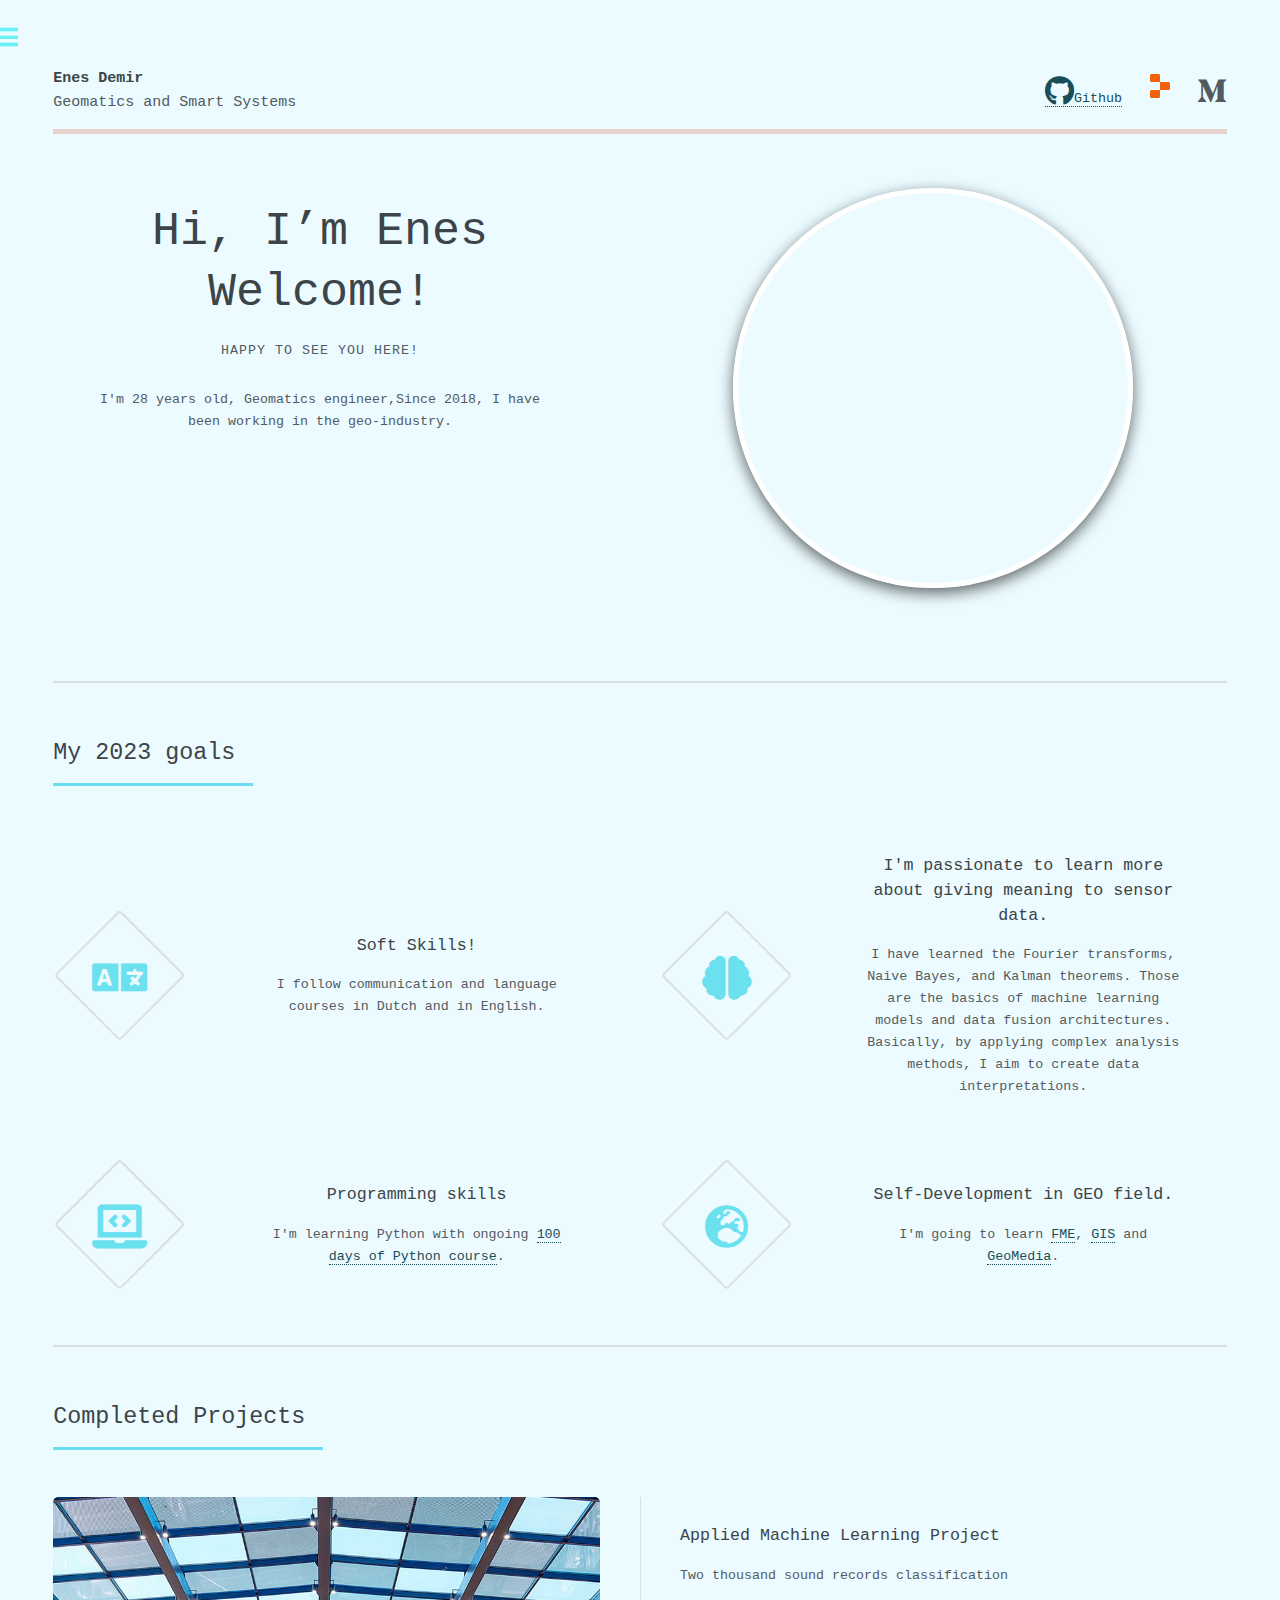
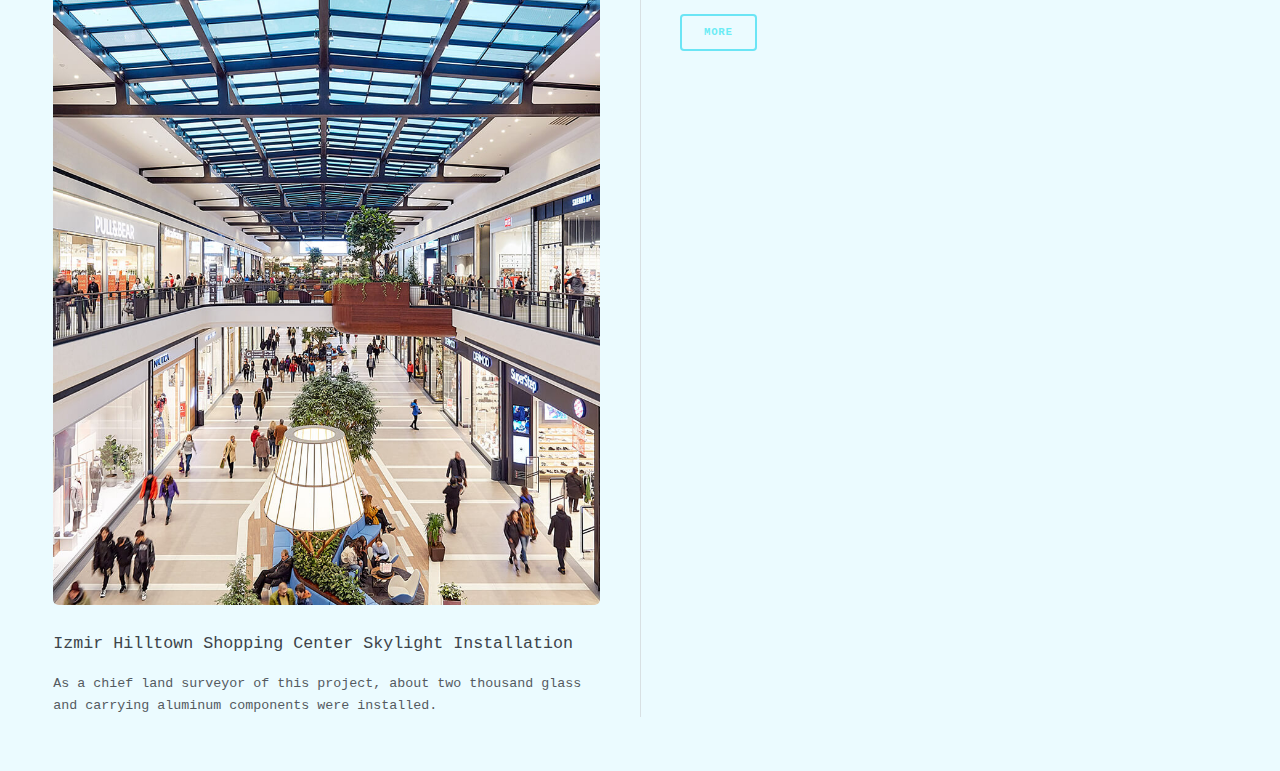
==== index.html @ de2cb39c "update" ====
<!DOCTYPE HTML>
<!--
	Editorial by HTML5 UP
	html5up.net | @ajlkn
	Free for personal and commercial use under the CCA 3.0 license (html5up.net/license)
-->
<html>

<head>
  <title>Hi! Welkom, Here you will find about me and my experiences about engineering!</title>
  <meta charset="utf-8" />
  <meta name="viewport" content="width=device-width, initial-scale=1, user-scalable=no" />


  <link rel="stylesheet" href="assets/css/main.css" />
</head>

<style>
  .contain {
    object-fit: contain;
  }
</style>

<body class="is-preload">

  <!-- Wrapper -->
  <div id="wrapper">

    <!-- Main -->
    <div id="main">
      <div class="inner">

        <!-- Header -->
        <header id="header">
          <!--tag-->
          <a href="index.html" class="logo"><strong>Enes Demir</strong> <br /> Geomatics and Smart Systems</a>
          <ul class="icons">
            <li><a href="https://github.com/medemir?tab=repositories"><span
                  class="icon brands fa-github">Github</span></a></li>

            <li><a href="https://replit.com/@medemir" class="icon brands fa-">
                <svg width="32" height="32" viewBox="0 0 32 32" fill="none" xmlns="http://www.w3.org/2000/svg">
                  <path
                    d="M7 5.5C7 4.67157 7.67157 4 8.5 4H15.5C16.3284 4 17 4.67157 17 5.5V12H8.5C7.67157 12 7 11.3284 7 10.5V5.5Z"
                    fill="#F26207"></path>
                  <path d="M17 12H25.5C26.3284 12 27 12.6716 27 13.5V18.5C27 19.3284 26.3284 20 25.5 20H17V12Z"
                    fill="#F26207"></path>
                  <path
                    d="M7 21.5C7 20.6716 7.67157 20 8.5 20H17V26.5C17 27.3284 16.3284 28 15.5 28H8.5C7.67157 28 7 27.3284 7 26.5V21.5Z"
                    fill="#F26207"></path>
                </svg>
                <span class="label">Replit</span></a></li>
            <li><a href="https://medium.com/@enesdemirpersonal" class="icon brands fa-medium-m"><span
                  class="label">Medium</span></a></li>
          </ul>
          <script data-name="BMC-Widget" data-cfasync="false"
            src="https://cdnjs.buymeacoffee.com/1.0.0/widget.prod.min.js" data-id="enesdemir"
            data-description="Support me on Buy me a coffee!" data-message="" data-color="#ff813f" data-position="Right"
            data-x_margin="18" data-y_margin="18"></script>
        </header>

        <!-- Banner -->
        <section id="banner">
          <div class="content">
            <header>
              <h1>Hi, I’m Enes<br />
                Welcome!</h1>
              <p>Happy to see you here!</p>
            </header>
            <p>I'm 28 years old, Geomatics engineer,Since 2018, I have been working in the geo-industry.</p>
            <!--             <ul class="actions">
              <li><a href="generic.html" class="button big">Learn More</a></li>
            </ul> -->
          </div>
          <span class="image object">
            <div class="container">
              <div class="avatar">
                <a href="https://medemir.github.io/">
                  <img class="contain"
                    src="https://storage.googleapis.com/replit/images/1670705470903_137d2cbfbb45a648022a39b98cf77415.png"
                    alt="Enes" style="width:400px;height:450px" />
                </a>
              </div>
              <div class="content">
                <!-- <img src="images/IMG_20190618_173501609.jpg" alt="" />-->
          </span>
        </section>

        <!-- Section -->
        <section>
          <header class="major">
            <h2>My 2023 goals</h2>
          </header>
          <div class="features">
            <article>
              <span class="icon solid fa-language"></span>
              <div class="content">
                <h3>Soft Skills!</h3>
                <p>I follow communication and language courses in Dutch and in English.</p>
              </div>
            </article>
            <article>
              <span class="icon solid fa-brain"></span>
              <div class="content">
                <h3>I'm passionate to learn more about giving meaning to sensor data.</h3>
                <p>I have learned the Fourier transforms, Naive Bayes, and Kalman theorems. Those are the basics of
                  machine learning models and data fusion architectures. Basically, by applying complex analysis
                  methods, I aim to create data interpretations.</p>
              </div>
            </article>
            <article>
              <span class="icon solid fa-laptop-code"></span>
              <div class="content">
                <h3>Programming skills</h3>
                <p>I'm learning Python with ongoing <a href="https://www.udemy.com/course/100-days-of-code/">100 days of
                    Python course</a>.</p>
              </div>
            </article>
            <article>
              <span class="icon solid fa-globe-europe"></span>
              <div class="content">
                <h3> Self-Development in GEO field.</h3>
                <p>I'm going to learn <a href="https://www.safe.com/training/recorded/">FME</a>, <a
                    href="https://www.esri.com/training/catalog/57630434851d31e02a43ef28/getting-started-with-gis/">GIS</a>
                  and <a href="https://share.vidyard.com/watch/uHNMR1cmG5SmqSqusKJvpz?">GeoMedia</a>.</p>
              </div>
            </article>
          </div>
        </section>

        <!-- Section -->
        <section>
          <header class="major">
            <h2>Completed Projects</h2>
          </header>
          <div class="posts">
            <article>
              <a href="#" class="image"><img src="images/roof.jpg" alt="" /></a>
              <h3>Izmir Hilltown Shopping Center Skylight Installation</h3>
              <p>As a chief land surveyor of this project, about two thousand glass and carrying aluminum components
                were installed.</p>
              <!--               <ul class="actions">
                <li><a href="#" class="button">More</a></li>
              </ul> -->
            </article>
            <article>
              <a href="#" class="image"><img src="images/learningmachine.jpg" alt="" /></a>
              <h3>Applied Machine Learning Project</h3>
              <p> Two thousand sound records classification</p>
              <ul class="actions">
                <li><a href="machine_learning.html" class="button">More</a></li>
              </ul>
            </article>
            <!--             <article>
              <a href="#" class="image"><img src="images/learningmachine.jpg" alt="" /></a>
              <h3>Applied Machine Learning Project</h3>
              <p> Two thousand sound records classification</p>
            
                        <<ul class="actions">
                <li><a href="#" class="button">More</a></li>
              </ul>
            </article> -->
          </div>
        </section>

      </div>
    </div>

    <!-- Sidebar -->

    <div id="sidebar">
      <div class="inner">

        <!-- Search -->
        <section id="search" class="alt">
          <form method="post" action="#">
            <input type="text" name="query" id="query" placeholder="Search" />
          </form>
          <script>
            const f = document.getElementById('form');
            const q = document.getElementById('query');
            const google = 'https://www.google.com/search?q=site%3A+';
            const site = 'https://medemir.github.io/';

            function submitted(event) {
              event.preventDefault();
              const url = google + site + '+' + q.value;
              const win = window.open(url, '_blank');
              win.focus();
            }

            f.addEventListener('submit', submitted);
          </script>
        </section>

        <!-- Menu -->
        <nav id="menu">
          <header class="major">
            <h2>Menu</h2>
          </header>
          <ul>
            <!--             <li><a href="index.html">Homepage</a></li> -->
            <!--             <li><a href="generic.html">Generic</a></li> -->
            <!--             <li><a href="enes.html">Trial Page</a></li> -->
            <li>
              <span class="opener">Readings</span>
              <ul>
                <li><a href="geoai.html">My Notes from GeoAI Paper</a></li>

                <!--                 <li><a href="#">Goals</a></li>
                <li><a href="#">Math Projects</a></li>
                <li><a href="#">Creativity</a></li> -->
              </ul>
            </li>
            <li>
              <span class="opener">Recommended Videos</span>
              <ul>
                <li><a href="https://www.youtube.com/watch?v=X8FGbZdJ7HU"></a>1. Meeting with students by Yann LeCun and
                  Demis Hassabis</li>

                <!--                 <li><a href="#">Goals</a></li>
                <li><a href="#">Math Projects</a></li>
                <li><a href="#">Creativity</a></li> -->
              </ul>
            </li>

            <!--             <li><a href="#">Experience</a></li>
            <li><a href="#">Education</a></li>
            <li>
              <span class="opener">Completed MSc Smart Systems Projects</span>
              <ul>
                <li><a href="#">2000 sounds classification</a></li>
                <li><a href="#">Indoor Navigation</a></li>
                <li><a href="#">Elderly People Tracking with Sensors</a></li>
                <li><a href="#">Smart Traffic Control System</a></li>
                <li><a href="#">ESKA smart cartboard project</a></li>
              </ul>
            </li> -->
            <!--             <li><a href="#">Who I'm?</a></li>
            <li><a href="#">Why I love science?</a></li>
            <li><a href="#">Why I published this website?</a></li> -->
          </ul>
        </nav>

        <!-- Section -->
        <section>
          <header class="major">
            <h2>Information Center</h2>
          </header>
          <div class="mini-posts">
            <article>
              <a href="https://medemir.github.io/geoai.html#:~:text=and%20geomatics%20data%3F-,What%20is%20Geomatics%3F,-Geomatics%20is%20a"
                class="image"><img src="images/thisisengineering-raeng-mWc8xsxFCLc-unsplash.jpg" alt="" /></a>
              <p>What is Geomatics Engineering?</p>
            </article>
            <!--                     <article>
                      <a href="#" class="image"><img src="images/pic08.jpg" alt="" /></a>
                      <p>Aenean ornare velit lacus, ac varius enim lorem ullamcorper dolore aliquam.</p>
                    </article>
                    <article>
                      <a href="#" class="image"><img src="images/pic09.jpg" alt="" /></a>
                      <p>Aenean ornare velit lacus, ac varius enim lorem ullamcorper dolore aliquam.</p>
                    </article>
                  </div>
                  <ul class="actions">
                    <li><a href="#" class="button">More</a></li>
                  </ul> -->
        </section>

        <!-- Section -->
        <section>
          <header class="major">
            <h2>Get in touch</h2>
          </header>
          <p>If you have any questions, please don't hesitate to get contact with me! </p>
          <ul class="contact">
            <li class="icon solid fa-envelope"><a
                href="mailto:enesdemirpersonal@gmail.com">enesdemirpersonal@gmail.com</a></li>
            <li class="icon solid fa-phone"><a href="tel:+31686199427">(+31) 686199427</a></li>
            <li class="icon solid fa-home">9468EM Annen / Drenthe <br />
            </li>
          </ul>
        </section>

        <!-- Footer -->
        <footer id="footer">
          <p class="copyright">&copy; 2022 enesdemir. All rights reserved. Images: <a
              href="https://unsplash.com">Unsplash</a>.
        </footer>

      </div>
    </div>

    <!-- Scripts -->
    <script src="assets/js/jquery.min.js"></script>
    <script src="assets/js/browser.min.js"></script>
    <script src="assets/js/breakpoints.min.js"></script>
    <script src="assets/js/util.js"></script>
    <script src="assets/js/main.js"></script>
    <script> $(function () {$('#sidebar').css('display', 'block');
    // or $('#id_of_your_sidebar').show(); 
});
</script>

</body>

</html>
---- assets/css/main.css ----
@import url(fontawesome-all.min.css);
@import url("https://fonts.googleapis.com/css?family=Open+Sans:400,600,400italic,600italic|Roboto+Slab:400,700");
/*
	Editorial by HTML5 UP
	html5up.net | @ajlkn
	Free for personal and commercial use under the CCA 3.0 license (html5up.net/license)
*/
html, body, div, span, applet, object,
iframe, h1, h2, h3, h4, h5, h6, p, blockquote,
pre, a, abbr, acronym, address, big, cite,
code, del, dfn, em, img, ins, kbd, q, s, samp,
small, strike, strong, sub, sup, tt, var, b,
u, i, center, dl, dt, dd, ol, ul, li, fieldset,
form, label, legend, table, caption, tbody,
tfoot, thead, tr, th, td, article, aside,
canvas, details, embed, figure, figcaption,
footer, header, hgroup, menu, nav, output, ruby,
section, summary, time, mark, audio, video {
  margin: 0;
  padding: 0;
  border: 0;
  font-size: 100%;
  font: inherit;
  vertical-align: baseline; }

article, aside, details, figcaption, figure,
footer, header, hgroup, menu, nav, section {
  display: block; }

body {
  line-height: 1; }

ol, ul {
  list-style: none; }

blockquote, q {
  quotes: none; }
  blockquote:before, blockquote:after, q:before, q:after {
    content: '';
    content: none; }

table {
  border-collapse: collapse;
  border-spacing: 0; }

body {
  -webkit-text-size-adjust: none; }

mark {
  background-color: transparent;
  color: inherit; }

input::-moz-focus-inner {
  border: 0;
  padding: 0; }

input, select, textarea {
  -moz-appearance: none;
  -webkit-appearance: none;
  -ms-appearance: none;
  appearance: none; }

/* Basic */
@-ms-viewport {
  width: device-width; }

body {
  -ms-overflow-style: scrollbar; }

@media screen and (max-width: 480px) {
  html, body {
    min-width: 320px; } }

html {
  box-sizing: border-box; }

*, *:before, *:after {
  box-sizing: inherit; }

body {
  background: #ebfbff; }
  body.is-preload *, body.is-preload *:before, body.is-preload *:after, body.is-resizing *, body.is-resizing *:before, body.is-resizing *:after {
    -moz-animation: none !important;
    -webkit-animation: none !important;
    -ms-animation: none !important;
    animation: none !important;
    -moz-transition: none !important;
    -webkit-transition: none !important;
    -ms-transition: none !important;
    transition: none !important; }

/* Type */
body, input, select, textarea {
  color: #545a5f;
  font-family: "Lucida Console", "Courier New", monospace;
  font-size: 13pt;
  font-weight: 400;
  line-height: 1.65; }
  @media screen and (max-width: 1680px) {
    body, input, select, textarea {
      font-size: 11pt; } }
  @media screen and (max-width: 1280px) {
    body, input, select, textarea {
      font-size: 10pt; } }
  @media screen and (max-width: 360px) {
    body, input, select, textarea {
      font-size: 9pt; } }

a {
  -moz-transition: color 0.2s ease-in-out, border-bottom-color 0.2s ease-in-out;
  -webkit-transition: color 0.2s ease-in-out, border-bottom-color 0.2s ease-in-out;
  -ms-transition: color 0.2s ease-in-out, border-bottom-color 0.2s ease-in-out;
  transition: color 0.2s ease-in-out, border-bottom-color 0.2s ease-in-out;
  border-bottom: dotted 1px;
  color: #194d58;
  text-decoration: none; }
  a:hover {
    border-bottom-color: #6eeff2;
    color: #67f1f4 !important; }
    a:hover strong {
      color: inherit; }

strong, b {
  color: #3c4548;
  font-weight: 600; }

em, i {
  font-style: italic; }

p {
  margin: 0 0 2em 0; }

h1, h2, h3, h4, h5, h6 {
  color: #3d4449;
  font-family: "Lucida Console", "Courier New", monospace;
  font-weight: 500;
  line-height: 1.5;
  margin: 0 0 1em 0; }
  h1 a, h2 a, h3 a, h4 a, h5 a, h6 a {
    color: inherit;
    text-decoration: none;
    border-bottom: 0; }

h1 {
  font-size: 4em;
  margin: 0 0 0.5em 0;
  line-height: 1.3; }

h2 {
  font-size: 1.75em; }

h3 {
  font-size: 1.25em; }

h4 {
  font-size: 1.1em; }

h5 {
  font-size: 0.9em; }

h6 {
  font-size: 0.7em; }

@media screen and (max-width: 1680px) {
  h1 {
    font-size: 3.5em; } }

@media screen and (max-width: 980px) {
  h1 {
    font-size: 3.25em; } }

@media screen and (max-width: 736px) {
  h1 {
    font-size: 2em;
    line-height: 1.4; }
  h2 {
    font-size: 1.5em; } }

sub {
  font-size: 0.8em;
  position: relative;
  top: 0.5em; }

sup {
  font-size: 0.8em;
  position: relative;
  top: -0.5em; }

blockquote {
  border-left: solid 3px rgba(210, 215, 217, 0.75);
  font-style: italic;
  margin: 0 0 2em 0;
  padding: 0.5em 0 0.5em 2em; }

code {
  background: rgba(230, 235, 237, 0.25);
  border-radius: 0.375em;
  border: solid 1px rgba(210, 215, 217, 0.75);
  font-family: "Lucida Console", "Courier New", monospace;
  font-size: 0.9em;
  margin: 0 0.25em;
  padding: 0.25em 0.65em; }

pre {
  -webkit-overflow-scrolling: touch;
  font-family: "Lucida Console", "Courier New", monospace;
  font-size: 0.9em;
  margin: 0 0 2em 0; }
  pre code {
    display: block;
    line-height: 1.75;
    padding: 1em 1.5em;
    overflow-x: auto; }

hr {
  border: 0;
  border-bottom: solid 1px rgba(210, 215, 217, 0.75);
  margin: 2em 0; }
  hr.major {
    margin: 3em 0; }

.align-left {
  text-align: left; }

.align-center {
  text-align: center; }

.align-right {
  text-align: right; }

/* Row */
.row {
  display: flex;
  flex-wrap: wrap;
  box-sizing: border-box;
  align-items: stretch; }
  .row > * {
    box-sizing: border-box; }
  .row.gtr-uniform > * > :last-child {
    margin-bottom: 0; }
  .row.aln-left {
    justify-content: flex-start; }
  .row.aln-center {
    justify-content: center; }
  .row.aln-right {
    justify-content: flex-end; }
  .row.aln-top {
    align-items: flex-start; }
  .row.aln-middle {
    align-items: center; }
  .row.aln-bottom {
    align-items: flex-end; }
  .row > .imp {
    order: -1; }
  .row > .col-1 {
    width: 8.33333%; }
  .row > .off-1 {
    margin-left: 8.33333%; }
  .row > .col-2 {
    width: 16.66667%; }
  .row > .off-2 {
    margin-left: 16.66667%; }
  .row > .col-3 {
    width: 25%; }
  .row > .off-3 {
    margin-left: 25%; }
  .row > .col-4 {
    width: 33.33333%; }
  .row > .off-4 {
    margin-left: 33.33333%; }
  .row > .col-5 {
    width: 41.66667%; }
  .row > .off-5 {
    margin-left: 41.66667%; }
  .row > .col-6 {
    width: 50%; }
  .row > .off-6 {
    margin-left: 50%; }
  .row > .col-7 {
    width: 58.33333%; }
  .row > .off-7 {
    margin-left: 58.33333%; }
  .row > .col-8 {
    width: 66.66667%; }
  .row > .off-8 {
    margin-left: 66.66667%; }
  .row > .col-9 {
    width: 75%; }
  .row > .off-9 {
    margin-left: 75%; }
  .row > .col-10 {
    width: 83.33333%; }
  .row > .off-10 {
    margin-left: 83.33333%; }
  .row > .col-11 {
    width: 91.66667%; }
  .row > .off-11 {
    margin-left: 91.66667%; }
  .row > .col-12 {
    width: 100%; }
  .row > .off-12 {
    margin-left: 100%; }
  .row.gtr-0 {
    margin-top: 0;
    margin-left: 0em; }
    .row.gtr-0 > * {
      padding: 0 0 0 0em; }
    .row.gtr-0.gtr-uniform {
      margin-top: 0em; }
      .row.gtr-0.gtr-uniform > * {
        padding-top: 0em; }
  .row.gtr-25 {
    margin-top: 0;
    margin-left: -0.375em; }
    .row.gtr-25 > * {
      padding: 0 0 0 0.375em; }
    .row.gtr-25.gtr-uniform {
      margin-top: -0.375em; }
      .row.gtr-25.gtr-uniform > * {
        padding-top: 0.375em; }
  .row.gtr-50 {
    margin-top: 0;
    margin-left: -0.75em; }
    .row.gtr-50 > * {
      padding: 0 0 0 0.75em; }
    .row.gtr-50.gtr-uniform {
      margin-top: -0.75em; }
      .row.gtr-50.gtr-uniform > * {
        padding-top: 0.75em; }
  .row {
    margin-top: 0;
    margin-left: -1.5em; }
    .row > * {
      padding: 0 0 0 1.5em; }
    .row.gtr-uniform {
      margin-top: -1.5em; }
      .row.gtr-uniform > * {
        padding-top: 1.5em; }
  .row.gtr-150 {
    margin-top: 0;
    margin-left: -2.25em; }
    .row.gtr-150 > * {
      padding: 0 0 0 2.25em; }
    .row.gtr-150.gtr-uniform {
      margin-top: -2.25em; }
      .row.gtr-150.gtr-uniform > * {
        padding-top: 2.25em; }
  .row.gtr-200 {
    margin-top: 0;
    margin-left: -3em; }
    .row.gtr-200 > * {
      padding: 0 0 0 3em; }
    .row.gtr-200.gtr-uniform {
      margin-top: -3em; }
      .row.gtr-200.gtr-uniform > * {
        padding-top: 3em; }
  @media screen and (max-width: 1680px) {
    .row {
      display: flex;
      flex-wrap: wrap;
      box-sizing: border-box;
      align-items: stretch; }
      .row > * {
        box-sizing: border-box; }
      .row.gtr-uniform > * > :last-child {
        margin-bottom: 0; }
      .row.aln-left {
        justify-content: flex-start; }
      .row.aln-center {
        justify-content: center; }
      .row.aln-right {
        justify-content: flex-end; }
      .row.aln-top {
        align-items: flex-start; }
      .row.aln-middle {
        align-items: center; }
      .row.aln-bottom {
        align-items: flex-end; }
      .row > .imp-xlarge {
        order: -1; }
      .row > .col-1-xlarge {
        width: 8.33333%; }
      .row > .off-1-xlarge {
        margin-left: 8.33333%; }
      .row > .col-2-xlarge {
        width: 16.66667%; }
      .row > .off-2-xlarge {
        margin-left: 16.66667%; }
      .row > .col-3-xlarge {
        width: 25%; }
      .row > .off-3-xlarge {
        margin-left: 25%; }
      .row > .col-4-xlarge {
        width: 33.33333%; }
      .row > .off-4-xlarge {
        margin-left: 33.33333%; }
      .row > .col-5-xlarge {
        width: 41.66667%; }
      .row > .off-5-xlarge {
        margin-left: 41.66667%; }
      .row > .col-6-xlarge {
        width: 50%; }
      .row > .off-6-xlarge {
        margin-left: 50%; }
      .row > .col-7-xlarge {
        width: 58.33333%; }
      .row > .off-7-xlarge {
        margin-left: 58.33333%; }
      .row > .col-8-xlarge {
        width: 66.66667%; }
      .row > .off-8-xlarge {
        margin-left: 66.66667%; }
      .row > .col-9-xlarge {
        width: 75%; }
      .row > .off-9-xlarge {
        margin-left: 75%; }
      .row > .col-10-xlarge {
        width: 83.33333%; }
      .row > .off-10-xlarge {
        margin-left: 83.33333%; }
      .row > .col-11-xlarge {
        width: 91.66667%; }
      .row > .off-11-xlarge {
        margin-left: 91.66667%; }
      .row > .col-12-xlarge {
        width: 100%; }
      .row > .off-12-xlarge {
        margin-left: 100%; }
      .row.gtr-0 {
        margin-top: 0;
        margin-left: 0em; }
        .row.gtr-0 > * {
          padding: 0 0 0 0em; }
        .row.gtr-0.gtr-uniform {
          margin-top: 0em; }
          .row.gtr-0.gtr-uniform > * {
            padding-top: 0em; }
      .row.gtr-25 {
        margin-top: 0;
        margin-left: -0.375em; }
        .row.gtr-25 > * {
          padding: 0 0 0 0.375em; }
        .row.gtr-25.gtr-uniform {
          margin-top: -0.375em; }
          .row.gtr-25.gtr-uniform > * {
            padding-top: 0.375em; }
      .row.gtr-50 {
        margin-top: 0;
        margin-left: -0.75em; }
        .row.gtr-50 > * {
          padding: 0 0 0 0.75em; }
        .row.gtr-50.gtr-uniform {
          margin-top: -0.75em; }
          .row.gtr-50.gtr-uniform > * {
            padding-top: 0.75em; }
      .row {
        margin-top: 0;
        margin-left: -1.5em; }
        .row > * {
          padding: 0 0 0 1.5em; }
        .row.gtr-uniform {
          margin-top: -1.5em; }
          .row.gtr-uniform > * {
            padding-top: 1.5em; }
      .row.gtr-150 {
        margin-top: 0;
        margin-left: -2.25em; }
        .row.gtr-150 > * {
          padding: 0 0 0 2.25em; }
        .row.gtr-150.gtr-uniform {
          margin-top: -2.25em; }
          .row.gtr-150.gtr-uniform > * {
            padding-top: 2.25em; }
      .row.gtr-200 {
        margin-top: 0;
        margin-left: -3em; }
        .row.gtr-200 > * {
          padding: 0 0 0 3em; }
        .row.gtr-200.gtr-uniform {
          margin-top: -3em; }
          .row.gtr-200.gtr-uniform > * {
            padding-top: 3em; } }
  @media screen and (max-width: 1280px) {
    .row {
      display: flex;
      flex-wrap: wrap;
      box-sizing: border-box;
      align-items: stretch; }
      .row > * {
        box-sizing: border-box; }
      .row.gtr-uniform > * > :last-child {
        margin-bottom: 0; }
      .row.aln-left {
        justify-content: flex-start; }
      .row.aln-center {
        justify-content: center; }
      .row.aln-right {
        justify-content: flex-end; }
      .row.aln-top {
        align-items: flex-start; }
      .row.aln-middle {
        align-items: center; }
      .row.aln-bottom {
        align-items: flex-end; }
      .row > .imp-large {
        order: -1; }
      .row > .col-1-large {
        width: 8.33333%; }
      .row > .off-1-large {
        margin-left: 8.33333%; }
      .row > .col-2-large {
        width: 16.66667%; }
      .row > .off-2-large {
        margin-left: 16.66667%; }
      .row > .col-3-large {
        width: 25%; }
      .row > .off-3-large {
        margin-left: 25%; }
      .row > .col-4-large {
        width: 33.33333%; }
      .row > .off-4-large {
        margin-left: 33.33333%; }
      .row > .col-5-large {
        width: 41.66667%; }
      .row > .off-5-large {
        margin-left: 41.66667%; }
      .row > .col-6-large {
        width: 50%; }
      .row > .off-6-large {
        margin-left: 50%; }
      .row > .col-7-large {
        width: 58.33333%; }
      .row > .off-7-large {
        margin-left: 58.33333%; }
      .row > .col-8-large {
        width: 66.66667%; }
      .row > .off-8-large {
        margin-left: 66.66667%; }
      .row > .col-9-large {
        width: 75%; }
      .row > .off-9-large {
        margin-left: 75%; }
      .row > .col-10-large {
        width: 83.33333%; }
      .row > .off-10-large {
        margin-left: 83.33333%; }
      .row > .col-11-large {
        width: 91.66667%; }
      .row > .off-11-large {
        margin-left: 91.66667%; }
      .row > .col-12-large {
        width: 100%; }
      .row > .off-12-large {
        margin-left: 100%; }
      .row.gtr-0 {
        margin-top: 0;
        margin-left: 0em; }
        .row.gtr-0 > * {
          padding: 0 0 0 0em; }
        .row.gtr-0.gtr-uniform {
          margin-top: 0em; }
          .row.gtr-0.gtr-uniform > * {
            padding-top: 0em; }
      .row.gtr-25 {
        margin-top: 0;
        margin-left: -0.375em; }
        .row.gtr-25 > * {
          padding: 0 0 0 0.375em; }
        .row.gtr-25.gtr-uniform {
          margin-top: -0.375em; }
          .row.gtr-25.gtr-uniform > * {
            padding-top: 0.375em; }
      .row.gtr-50 {
        margin-top: 0;
        margin-left: -0.75em; }
        .row.gtr-50 > * {
          padding: 0 0 0 0.75em; }
        .row.gtr-50.gtr-uniform {
          margin-top: -0.75em; }
          .row.gtr-50.gtr-uniform > * {
            padding-top: 0.75em; }
      .row {
        margin-top: 0;
        margin-left: -1.5em; }
        .row > * {
          padding: 0 0 0 1.5em; }
        .row.gtr-uniform {
          margin-top: -1.5em; }
          .row.gtr-uniform > * {
            padding-top: 1.5em; }
      .row.gtr-150 {
        margin-top: 0;
        margin-left: -2.25em; }
        .row.gtr-150 > * {
          padding: 0 0 0 2.25em; }
        .row.gtr-150.gtr-uniform {
          margin-top: -2.25em; }
          .row.gtr-150.gtr-uniform > * {
            padding-top: 2.25em; }
      .row.gtr-200 {
        margin-top: 0;
        margin-left: -3em; }
        .row.gtr-200 > * {
          padding: 0 0 0 3em; }
        .row.gtr-200.gtr-uniform {
          margin-top: -3em; }
          .row.gtr-200.gtr-uniform > * {
            padding-top: 3em; } }
  @media screen and (max-width: 980px) {
    .row {
      display: flex;
      flex-wrap: wrap;
      box-sizing: border-box;
      align-items: stretch; }
      .row > * {
        box-sizing: border-box; }
      .row.gtr-uniform > * > :last-child {
        margin-bottom: 0; }
      .row.aln-left {
        justify-content: flex-start; }
      .row.aln-center {
        justify-content: center; }
      .row.aln-right {
        justify-content: flex-end; }
      .row.aln-top {
        align-items: flex-start; }
      .row.aln-middle {
        align-items: center; }
      .row.aln-bottom {
        align-items: flex-end; }
      .row > .imp-medium {
        order: -1; }
      .row > .col-1-medium {
        width: 8.33333%; }
      .row > .off-1-medium {
        margin-left: 8.33333%; }
      .row > .col-2-medium {
        width: 16.66667%; }
      .row > .off-2-medium {
        margin-left: 16.66667%; }
      .row > .col-3-medium {
        width: 25%; }
      .row > .off-3-medium {
        margin-left: 25%; }
      .row > .col-4-medium {
        width: 33.33333%; }
      .row > .off-4-medium {
        margin-left: 33.33333%; }
      .row > .col-5-medium {
        width: 41.66667%; }
      .row > .off-5-medium {
        margin-left: 41.66667%; }
      .row > .col-6-medium {
        width: 50%; }
      .row > .off-6-medium {
        margin-left: 50%; }
      .row > .col-7-medium {
        width: 58.33333%; }
      .row > .off-7-medium {
        margin-left: 58.33333%; }
      .row > .col-8-medium {
        width: 66.66667%; }
      .row > .off-8-medium {
        margin-left: 66.66667%; }
      .row > .col-9-medium {
        width: 75%; }
      .row > .off-9-medium {
        margin-left: 75%; }
      .row > .col-10-medium {
        width: 83.33333%; }
      .row > .off-10-medium {
        margin-left: 83.33333%; }
      .row > .col-11-medium {
        width: 91.66667%; }
      .row > .off-11-medium {
        margin-left: 91.66667%; }
      .row > .col-12-medium {
        width: 100%; }
      .row > .off-12-medium {
        margin-left: 100%; }
      .row.gtr-0 {
        margin-top: 0;
        margin-left: 0em; }
        .row.gtr-0 > * {
          padding: 0 0 0 0em; }
        .row.gtr-0.gtr-uniform {
          margin-top: 0em; }
          .row.gtr-0.gtr-uniform > * {
            padding-top: 0em; }
      .row.gtr-25 {
        margin-top: 0;
        margin-left: -0.375em; }
        .row.gtr-25 > * {
          padding: 0 0 0 0.375em; }
        .row.gtr-25.gtr-uniform {
          margin-top: -0.375em; }
          .row.gtr-25.gtr-uniform > * {
            padding-top: 0.375em; }
      .row.gtr-50 {
        margin-top: 0;
        margin-left: -0.75em; }
        .row.gtr-50 > * {
          padding: 0 0 0 0.75em; }
        .row.gtr-50.gtr-uniform {
          margin-top: -0.75em; }
          .row.gtr-50.gtr-uniform > * {
            padding-top: 0.75em; }
      .row {
        margin-top: 0;
        margin-left: -1.5em; }
        .row > * {
          padding: 0 0 0 1.5em; }
        .row.gtr-uniform {
          margin-top: -1.5em; }
          .row.gtr-uniform > * {
            padding-top: 1.5em; }
      .row.gtr-150 {
        margin-top: 0;
        margin-left: -2.25em; }
        .row.gtr-150 > * {
          padding: 0 0 0 2.25em; }
        .row.gtr-150.gtr-uniform {
          margin-top: -2.25em; }
          .row.gtr-150.gtr-uniform > * {
            padding-top: 2.25em; }
      .row.gtr-200 {
        margin-top: 0;
        margin-left: -3em; }
        .row.gtr-200 > * {
          padding: 0 0 0 3em; }
        .row.gtr-200.gtr-uniform {
          margin-top: -3em; }
          .row.gtr-200.gtr-uniform > * {
            padding-top: 3em; } }
  @media screen and (max-width: 736px) {
    .row {
      display: flex;
      flex-wrap: wrap;
      box-sizing: border-box;
      align-items: stretch; }
      .row > * {
        box-sizing: border-box; }
      .row.gtr-uniform > * > :last-child {
        margin-bottom: 0; }
      .row.aln-left {
        justify-content: flex-start; }
      .row.aln-center {
        justify-content: center; }
      .row.aln-right {
        justify-content: flex-end; }
      .row.aln-top {
        align-items: flex-start; }
      .row.aln-middle {
        align-items: center; }
      .row.aln-bottom {
        align-items: flex-end; }
      .row > .imp-small {
        order: -1; }
      .row > .col-1-small {
        width: 8.33333%; }
      .row > .off-1-small {
        margin-left: 8.33333%; }
      .row > .col-2-small {
        width: 16.66667%; }
      .row > .off-2-small {
        margin-left: 16.66667%; }
      .row > .col-3-small {
        width: 25%; }
      .row > .off-3-small {
        margin-left: 25%; }
      .row > .col-4-small {
        width: 33.33333%; }
      .row > .off-4-small {
        margin-left: 33.33333%; }
      .row > .col-5-small {
        width: 41.66667%; }
      .row > .off-5-small {
        margin-left: 41.66667%; }
      .row > .col-6-small {
        width: 50%; }
      .row > .off-6-small {
        margin-left: 50%; }
      .row > .col-7-small {
        width: 58.33333%; }
      .row > .off-7-small {
        margin-left: 58.33333%; }
      .row > .col-8-small {
        width: 66.66667%; }
      .row > .off-8-small {
        margin-left: 66.66667%; }
      .row > .col-9-small {
        width: 75%; }
      .row > .off-9-small {
        margin-left: 75%; }
      .row > .col-10-small {
        width: 83.33333%; }
      .row > .off-10-small {
        margin-left: 83.33333%; }
      .row > .col-11-small {
        width: 91.66667%; }
      .row > .off-11-small {
        margin-left: 91.66667%; }
      .row > .col-12-small {
        width: 100%; }
      .row > .off-12-small {
        margin-left: 100%; }
      .row.gtr-0 {
        margin-top: 0;
        margin-left: 0em; }
        .row.gtr-0 > * {
          padding: 0 0 0 0em; }
        .row.gtr-0.gtr-uniform {
          margin-top: 0em; }
          .row.gtr-0.gtr-uniform > * {
            padding-top: 0em; }
      .row.gtr-25 {
        margin-top: 0;
        margin-left: -0.375em; }
        .row.gtr-25 > * {
          padding: 0 0 0 0.375em; }
        .row.gtr-25.gtr-uniform {
          margin-top: -0.375em; }
          .row.gtr-25.gtr-uniform > * {
            padding-top: 0.375em; }
      .row.gtr-50 {
        margin-top: 0;
        margin-left: -0.75em; }
        .row.gtr-50 > * {
          padding: 0 0 0 0.75em; }
        .row.gtr-50.gtr-uniform {
          margin-top: -0.75em; }
          .row.gtr-50.gtr-uniform > * {
            padding-top: 0.75em; }
      .row {
        margin-top: 0;
        margin-left: -1.5em; }
        .row > * {
          padding: 0 0 0 1.5em; }
        .row.gtr-uniform {
          margin-top: -1.5em; }
          .row.gtr-uniform > * {
            padding-top: 1.5em; }
      .row.gtr-150 {
        margin-top: 0;
        margin-left: -2.25em; }
        .row.gtr-150 > * {
          padding: 0 0 0 2.25em; }
        .row.gtr-150.gtr-uniform {
          margin-top: -2.25em; }
          .row.gtr-150.gtr-uniform > * {
            padding-top: 2.25em; }
      .row.gtr-200 {
        margin-top: 0;
        margin-left: -3em; }
        .row.gtr-200 > * {
          padding: 0 0 0 3em; }
        .row.gtr-200.gtr-uniform {
          margin-top: -3em; }
          .row.gtr-200.gtr-uniform > * {
            padding-top: 3em; } }
  @media screen and (max-width: 480px) {
    .row {
      display: flex;
      flex-wrap: wrap;
      box-sizing: border-box;
      align-items: stretch; }
      .row > * {
        box-sizing: border-box; }
      .row.gtr-uniform > * > :last-child {
        margin-bottom: 0; }
      .row.aln-left {
        justify-content: flex-start; }
      .row.aln-center {
        justify-content: center; }
      .row.aln-right {
        justify-content: flex-end; }
      .row.aln-top {
        align-items: flex-start; }
      .row.aln-middle {
        align-items: center; }
      .row.aln-bottom {
        align-items: flex-end; }
      .row > .imp-xsmall {
        order: -1; }
      .row > .col-1-xsmall {
        width: 8.33333%; }
      .row > .off-1-xsmall {
        margin-left: 8.33333%; }
      .row > .col-2-xsmall {
        width: 16.66667%; }
      .row > .off-2-xsmall {
        margin-left: 16.66667%; }
      .row > .col-3-xsmall {
        width: 25%; }
      .row > .off-3-xsmall {
        margin-left: 25%; }
      .row > .col-4-xsmall {
        width: 33.33333%; }
      .row > .off-4-xsmall {
        margin-left: 33.33333%; }
      .row > .col-5-xsmall {
        width: 41.66667%; }
      .row > .off-5-xsmall {
        margin-left: 41.66667%; }
      .row > .col-6-xsmall {
        width: 50%; }
      .row > .off-6-xsmall {
        margin-left: 50%; }
      .row > .col-7-xsmall {
        width: 58.33333%; }
      .row > .off-7-xsmall {
        margin-left: 58.33333%; }
      .row > .col-8-xsmall {
        width: 66.66667%; }
      .row > .off-8-xsmall {
        margin-left: 66.66667%; }
      .row > .col-9-xsmall {
        width: 75%; }
      .row > .off-9-xsmall {
        margin-left: 75%; }
      .row > .col-10-xsmall {
        width: 83.33333%; }
      .row > .off-10-xsmall {
        margin-left: 83.33333%; }
      .row > .col-11-xsmall {
        width: 91.66667%; }
      .row > .off-11-xsmall {
        margin-left: 91.66667%; }
      .row > .col-12-xsmall {
        width: 100%; }
      .row > .off-12-xsmall {
        margin-left: 100%; }
      .row.gtr-0 {
        margin-top: 0;
        margin-left: 0em; }
        .row.gtr-0 > * {
          padding: 0 0 0 0em; }
        .row.gtr-0.gtr-uniform {
          margin-top: 0em; }
          .row.gtr-0.gtr-uniform > * {
            padding-top: 0em; }
      .row.gtr-25 {
        margin-top: 0;
        margin-left: -0.375em; }
        .row.gtr-25 > * {
          padding: 0 0 0 0.375em; }
        .row.gtr-25.gtr-uniform {
          margin-top: -0.375em; }
          .row.gtr-25.gtr-uniform > * {
            padding-top: 0.375em; }
      .row.gtr-50 {
        margin-top: 0;
        margin-left: -0.75em; }
        .row.gtr-50 > * {
          padding: 0 0 0 0.75em; }
        .row.gtr-50.gtr-uniform {
          margin-top: -0.75em; }
          .row.gtr-50.gtr-uniform > * {
            padding-top: 0.75em; }
      .row {
        margin-top: 0;
        margin-left: -1.5em; }
        .row > * {
          padding: 0 0 0 1.5em; }
        .row.gtr-uniform {
          margin-top: -1.5em; }
          .row.gtr-uniform > * {
            padding-top: 1.5em; }
      .row.gtr-150 {
        margin-top: 0;
        margin-left: -2.25em; }
        .row.gtr-150 > * {
          padding: 0 0 0 2.25em; }
        .row.gtr-150.gtr-uniform {
          margin-top: -2.25em; }
          .row.gtr-150.gtr-uniform > * {
            padding-top: 2.25em; }
      .row.gtr-200 {
        margin-top: 0;
        margin-left: -3em; }
        .row.gtr-200 > * {
          padding: 0 0 0 3em; }
        .row.gtr-200.gtr-uniform {
          margin-top: -3em; }
          .row.gtr-200.gtr-uniform > * {
            padding-top: 3em; } }

/* Section/Article */
section.special, article.special {
  text-align: center; }

header p {
  font-family: "Lucida Console", "Courier New", monospace;
  font-size: 1em;
  font-weight: 400;
  letter-spacing: 0.075em;
  margin-top: -0.5em;
  text-transform: uppercase; }

header.major > :last-child {
  border-bottom: solid 3px #6bdef5;
  display: inline-block;
  margin: 0 0 2em 0;
  padding: 0 0.75em 0.5em 0; }

header.main > :last-child {
  margin: 0 0 1em 0; }

/* Form */
form {
  margin: 0 0 2em 0; }

label {
  color: #6895ac;
  display: block;
  font-size: 0.9em;
  font-weight: 600;
  margin: 0 0 1em 0; }

input[type="text"],
input[type="password"],
input[type="email"],
input[type="tel"],
input[type="search"],
input[type="url"],
select,
textarea {
  -moz-appearance: none;
  -webkit-appearance: none;
  -ms-appearance: none;
  appearance: none;
  background: #d6f1f5;
  border-radius: 0.375em;
  border: none;
  border: solid 1px rgba(210, 215, 217, 0.75);
  color: inherit;
  display: block;
  outline: 0;
  padding: 0 1em;
  text-decoration: none;
  width: 100%; }
  input[type="text"]:invalid,
  input[type="password"]:invalid,
  input[type="email"]:invalid,
  input[type="tel"]:invalid,
  input[type="search"]:invalid,
  input[type="url"]:invalid,
  select:invalid,
  textarea:invalid {
    box-shadow: none; }
  input[type="text"]:focus,
  input[type="password"]:focus,
  input[type="email"]:focus,
  input[type="tel"]:focus,
  input[type="search"]:focus,
  input[type="url"]:focus,
  select:focus,
  textarea:focus {
    border-color: #6bdef5;
    box-shadow: 0 0 0 1px #6bd2f5; }

select {
  background-image: url("data:image/svg+xml;charset=utf8,%3Csvg xmlns='http://www.w3.org/2000/svg' width='40' height='40' preserveAspectRatio='none' viewBox='0 0 40 40'%3E%3Cpath d='M9.4,12.3l10.4,10.4l10.4-10.4c0.2-0.2,0.5-0.4,0.9-0.4c0.3,0,0.6,0.1,0.9,0.4l3.3,3.3c0.2,0.2,0.4,0.5,0.4,0.9 c0,0.4-0.1,0.6-0.4,0.9L20.7,31.9c-0.2,0.2-0.5,0.4-0.9,0.4c-0.3,0-0.6-0.1-0.9-0.4L4.3,17.3c-0.2-0.2-0.4-0.5-0.4-0.9 c0-0.4,0.1-0.6,0.4-0.9l3.3-3.3c0.2-0.2,0.5-0.4,0.9-0.4S9.1,12.1,9.4,12.3z' fill='rgba(210, 215, 217, 0.75)' /%3E%3C/svg%3E");
  background-size: 1.25em;
  background-repeat: no-repeat;
  background-position: calc(100% - 1em) center;
  height: 2.75em;
  padding-right: 2.75em;
  text-overflow: ellipsis; }
  select option {
    color: #3d4449;
    background: #ffffff; }
  select:focus::-ms-value {
    background-color: transparent; }
  select::-ms-expand {
    display: none; }

input[type="text"],
input[type="password"],
input[type="email"],
input[type="tel"],
input[type="search"],
input[type="url"],
select {
  height: 2.75em; }

textarea {
  padding: 0.75em 1em; }

input[type="checkbox"],
input[type="radio"] {
  -moz-appearance: none;
  -webkit-appearance: none;
  -ms-appearance: none;
  appearance: none;
  display: block;
  float: left;
  margin-right: -2em;
  opacity: 0;
  width: 1em;
  z-index: -1; }
  input[type="checkbox"] + label,
  input[type="radio"] + label {
    text-decoration: none;
    color: #7f888f;
    cursor: pointer;
    display: inline-block;
    font-size: 1em;
    font-weight: 400;
    padding-left: 2.4em;
    padding-right: 0.75em;
    position: relative; }
    input[type="checkbox"] + label:before,
    input[type="radio"] + label:before {
      -moz-osx-font-smoothing: grayscale;
      -webkit-font-smoothing: antialiased;
      display: inline-block;
      font-style: normal;
      font-variant: normal;
      text-rendering: auto;
      line-height: 1;
      text-transform: none !important;
      font-family: 'Font Awesome 5 Free';
      font-weight: 900; }
    input[type="checkbox"] + label:before,
    input[type="radio"] + label:before {
      background: #e8fafd;
      border-radius: 0.375em;
      border: solid 1px rgba(210, 215, 217, 0.75);
      content: '';
      display: inline-block;
      font-size: 0.8em;
      height: 2.0625em;
      left: 0;
      line-height: 2.0625em;
      position: absolute;
      text-align: center;
      top: 0;
      width: 2.0625em; }
  input[type="checkbox"]:checked + label:before,
  input[type="radio"]:checked + label:before {
    background: #3d4449;
    border-color: #3d4449;
    color: #ffffff;
    content: '\f00c'; }
  input[type="checkbox"]:focus + label:before,
  input[type="radio"]:focus + label:before {
    border-color: #6bdef5;
    box-shadow: 0 0 0 1px #6bd9f5; }

input[type="checkbox"] + label:before {
  border-radius: 0.375em; }

input[type="radio"] + label:before {
  border-radius: 100%; }

::-webkit-input-placeholder {
  color: #0c4955 !important;
  opacity: 1.0; }

:-moz-placeholder {
  color: #99e0e5 !important;
  opacity: 1.0; }

::-moz-placeholder {
  color: #a6e3f2 !important;
  opacity: 1.0; }

:-ms-input-placeholder {
  color: #b8e2f4 !important;
  opacity: 1.0; }

/* Box */
.box {
  border-radius: 0.375em;
  border: solid 1px rgba(210, 215, 217, 0.75);
  margin-bottom: 2em;
  padding: 1.5em; }
  .box > :last-child,
  .box > :last-child > :last-child,
  .box > :last-child > :last-child > :last-child {
    margin-bottom: 0; }
  .box.alt {
    border: 0;
    border-radius: 0;
    padding: 0; }

/* Icon */
.icon {
  text-decoration: none;
  border-bottom: none;
  position: relative; }
  .icon:before {
    -moz-osx-font-smoothing: grayscale;
    -webkit-font-smoothing: antialiased;
    display: inline-block;
    font-style: normal;
    font-variant: normal;
    text-rendering: auto;
    line-height: 1;
    text-transform: none !important;
    font-family: 'Font Awesome 5 Free';
    font-weight: 500; }
  .icon > .label {
    display: none; }
  .icon:before {
    line-height: inherit; }
  .icon.solid:before {
    font-weight: 900; }
  .icon.brands:before {
    font-family: 'Font Awesome 5 Brands'; }

/* Image */
.image {
  border-radius: 0.375em;
  border: 0;
  display: inline-block;
  position: relative; }
  .image img {
    border-radius: 0.375em;
    display: block; }
  .image.left, .image.right {
    max-width: 40%; }
    .image.left img, .image.right img {
      width: 50%; }
  .image.left {
    float: left;
    padding: 0 1.5em 1em 0;
    top: 0.25em; }
  .image.right {
    float: right;
    padding: 0 0 1em 1.5em;
    top: 0.25em; }
  .image.fit {
    display: block;
    margin: 0 0 2em 0;
    width: 100%; }
    .image.fit img {
      width: 75%; }
  .image.main {
    display: block;
    margin: 0 0 3em 0;
    width: 75%; }
    .image.main img {
      width: 75%; }

a.image {
  overflow: hidden; }
  a.image img {
    -moz-transition: -moz-transform 0.2s ease;
    -webkit-transition: -webkit-transform 0.2s ease;
    -ms-transition: -ms-transform 0.2s ease;
    transition: transform 0.2s ease; }
  a.image:hover img {
    -moz-transform: scale(1.075);
    -webkit-transform: scale(1.075);
    -ms-transform: scale(1.075);
    transform: scale(1.075); }

/* List */
ol {
  list-style: decimal;
  margin: 0 0 2em 0;
  padding-left: 1.25em; }
  ol li {
    padding-left: 0.25em; }

ul {
  list-style: disc;
  margin: 0 0 2em 0;
  padding-left: 1em; }
  ul li {
    padding-left: 0.5em; }
  ul.alt {
    list-style: none;
    padding-left: 0; }
    ul.alt li {
      border-top: solid 1px rgba(210, 215, 217, 0.75);
      padding: 0.5em 0; }
      ul.alt li:first-child {
        border-top: 0;
        padding-top: 0; }

dl {
  margin: 0 0 2em 0; }
  dl dt {
    display: block;
    font-weight: 600;
    margin: 0 0 1em 0; }
  dl dd {
    margin-left: 2em; }

/* Actions */
ul.actions {
  display: -moz-flex;
  display: -webkit-flex;
  display: -ms-flex;
  display: flex;
  cursor: default;
  list-style: none;
  margin-left: -1em;
  padding-left: 0; }
  ul.actions li {
    padding: 0 0 0 1em;
    vertical-align: middle; }
  ul.actions.special {
    -moz-justify-content: center;
    -webkit-justify-content: center;
    -ms-justify-content: center;
    justify-content: center;
    width: 100%;
    margin-left: 0; }
    ul.actions.special li:first-child {
      padding-left: 0; }
  ul.actions.stacked {
    -moz-flex-direction: column;
    -webkit-flex-direction: column;
    -ms-flex-direction: column;
    flex-direction: column;
    margin-left: 0; }
    ul.actions.stacked li {
      padding: 1.3em 0 0 0; }
      ul.actions.stacked li:first-child {
        padding-top: 0; }
  ul.actions.fit {
    width: calc(100% + 1em); }
    ul.actions.fit li {
      -moz-flex-grow: 1;
      -webkit-flex-grow: 1;
      -ms-flex-grow: 1;
      flex-grow: 1;
      -moz-flex-shrink: 1;
      -webkit-flex-shrink: 1;
      -ms-flex-shrink: 1;
      flex-shrink: 1;
      width: 100%; }
      ul.actions.fit li > * {
        width: 100%; }
    ul.actions.fit.stacked {
      width: 100%; }

/* Icons */
ul.icons {
  cursor: default;
  list-style: none;
  padding-left: 0; }
  ul.icons li {
    display: inline-block;
    padding: 0 1em 0 0; }
    ul.icons li:last-child {
      padding-right: 0; }
    ul.icons li .icon {
      color: inherit; }
      ul.icons li .icon:before {
        font-size: 2.25em; }

/* Contact */
ul.contact {
  list-style: none;
  padding: 0; }
  ul.contact li {
    text-decoration: none;
    border-top: solid 1px rgba(210, 215, 217, 0.75);
    margin: 1.5em 0 0 0;
    padding: 1.5em 0 0 3em;
    position: relative; }
    ul.contact li:before {
      -moz-osx-font-smoothing: grayscale;
      -webkit-font-smoothing: antialiased;
      display: inline-block;
      font-style: normal;
      font-variant: normal;
      text-rendering: auto;
      line-height: 1;
      text-transform: none !important;
      font-family: 'Font Awesome 5 Free';
      font-weight: 400; }
    ul.contact li:before {
      color: #6bf5f2;
      display: inline-block;
      font-size: 1.5em;
      height: 1.125em;
      left: 0;
      line-height: 1.125em;
      position: absolute;
      text-align: center;
      top: 1em;
      width: 1.5em; }
    ul.contact li:first-child {
      border-top: 0;
      margin-top: 0;
      padding-top: 0; }
      ul.contact li:first-child:before {
        top: 0; }
    ul.contact li a {
      color: inherit; }

/* Pagination */
ul.pagination {
  cursor: default;
  list-style: none;
  padding-left: 0; }
  ul.pagination li {
    display: inline-block;
    padding-left: 0;
    vertical-align: middle; }
    ul.pagination li > .page {
      -moz-transition: background-color 0.2s ease-in-out, color 0.2s ease-in-out;
      -webkit-transition: background-color 0.2s ease-in-out, color 0.2s ease-in-out;
      -ms-transition: background-color 0.2s ease-in-out, color 0.2s ease-in-out;
      transition: background-color 0.2s ease-in-out, color 0.2s ease-in-out;
      border-bottom: 0;
      border-radius: 0.375em;
      display: inline-block;
      font-size: 0.8em;
      font-weight: 600;
      height: 2em;
      line-height: 2em;
      margin: 0 0.125em;
      min-width: 2em;
      padding: 0 0.5em;
      text-align: center; }
      ul.pagination li > .page.active {
        background-color: #c8edf4;
        color: #ffffff !important; }
        ul.pagination li > .page.active:hover {
          background-color: #7eeff7; }
        ul.pagination li > .page.active:active {
          background-color: #5df1f4; }
    ul.pagination li:first-child {
      padding-right: 0.75em; }
    ul.pagination li:last-child {
      padding-left: 0.75em; }
  @media screen and (max-width: 480px) {
    ul.pagination li:nth-child(n+2):nth-last-child(n+2) {
      display: none; }
    ul.pagination li:first-child {
      padding-right: 0; } }

/* Table */
.table-wrapper {
  -webkit-overflow-scrolling: touch;
  overflow-x: auto; }

table {
  margin: 0 0 2em 0;
  width: 100%; }
  table tbody tr {
    border: solid 1px rgba(210, 215, 217, 0.75);
    border-left: 0;
    border-right: 0; }
    table tbody tr:nth-child(2n + 1) {
      background-color: rgba(230, 235, 237, 0.25); }
  table td {
    padding: 0.75em 0.75em; }
  table th {
    color: #3d4449;
    font-size: 0.9em;
    font-weight: 600;
    padding: 0 0.75em 0.75em 0.75em;
    text-align: left; }
  table thead {
    border-bottom: solid 2px rgba(210, 215, 217, 0.75); }
  table tfoot {
    border-top: solid 2px rgba(210, 215, 217, 0.75); }
  table.alt {
    border-collapse: separate; }
    table.alt tbody tr td {
      border: solid 1px rgba(210, 215, 217, 0.75);
      border-left-width: 0;
      border-top-width: 0; }
      table.alt tbody tr td:first-child {
        border-left-width: 1px; }
    table.alt tbody tr:first-child td {
      border-top-width: 1px; }
    table.alt thead {
      border-bottom: 0; }
    table.alt tfoot {
      border-top: 0; }

/* Button */
input[type="submit"],
input[type="reset"],
input[type="button"],
button,
.button {
  -moz-appearance: none;
  -webkit-appearance: none;
  -ms-appearance: none;
  appearance: none;
  -moz-transition: background-color 0.2s ease-in-out, color 0.2s ease-in-out;
  -webkit-transition: background-color 0.2s ease-in-out, color 0.2s ease-in-out;
  -ms-transition: background-color 0.2s ease-in-out, color 0.2s ease-in-out;
  transition: background-color 0.2s ease-in-out, color 0.2s ease-in-out;
  background-color: transparent;
  border-radius: 0.375em;
  border: 0;
  box-shadow: inset 0 0 0 2px #6be5f5;
  color: #6becf5 !important;
  cursor: pointer;
  display: inline-block;
  font-family: "Lucida Console", "Courier New", monospace;
  font-size: 0.8em;
  font-weight: 700;
  height: 3.5em;
  letter-spacing: 0.075em;
  line-height: 3.5em;
  padding: 0 2.25em;
  text-align: center;
  text-decoration: none;
  text-transform: uppercase;
  white-space: nowrap; }
  input[type="submit"]:hover,
  input[type="reset"]:hover,
  input[type="button"]:hover,
  button:hover,
  .button:hover {
    background-color: rgba(245, 106, 106, 0.05); }
  input[type="submit"]:active,
  input[type="reset"]:active,
  input[type="button"]:active,
  button:active,
  .button:active {
    background-color: rgba(245, 106, 106, 0.15); }
  input[type="submit"].icon:before,
  input[type="reset"].icon:before,
  input[type="button"].icon:before,
  button.icon:before,
  .button.icon:before {
    margin-right: 0.5em; }
  input[type="submit"].fit,
  input[type="reset"].fit,
  input[type="button"].fit,
  button.fit,
  .button.fit {
    width: 100%; }
  input[type="submit"].small,
  input[type="reset"].small,
  input[type="button"].small,
  button.small,
  .button.small {
    font-size: 0.6em; }
  input[type="submit"].large,
  input[type="reset"].large,
  input[type="button"].large,
  button.large,
  .button.large {
    font-size: 1em;
    height: 3.65em;
    line-height: 3.65em; }
  input[type="submit"].primary,
  input[type="reset"].primary,
  input[type="button"].primary,
  button.primary,
  .button.primary {
    background-color: #d5ecf0;
    box-shadow: none;
    color: #ffffff !important; }
    input[type="submit"].primary:hover,
    input[type="reset"].primary:hover,
    input[type="button"].primary:hover,
    button.primary:hover,
    .button.primary:hover {
      background-color: #ccf0f5; }
    input[type="submit"].primary:active,
    input[type="reset"].primary:active,
    input[type="button"].primary:active,
    button.primary:active,
    .button.primary:active {
      background-color: #b6e3ec; }
  input[type="submit"].disabled, input[type="submit"]:disabled,
  input[type="reset"].disabled,
  input[type="reset"]:disabled,
  input[type="button"].disabled,
  input[type="button"]:disabled,
  button.disabled,
  button:disabled,
  .button.disabled,
  .button:disabled {
    pointer-events: none;
    opacity: 0.25; }

/* Mini Posts */
.mini-posts article {
  border-top: solid 1px rgba(210, 215, 217, 0.75);
  margin-top: 2em;
  padding-top: 2em; }
  .mini-posts article .image {
    display: block;
    margin: 0 0 1.5em 0; }
    .mini-posts article .image img {
      display: block;
      width: 100%; }
  .mini-posts article:first-child {
    border-top: 0;
    margin-top: 0;
    padding-top: 0; }

/* Features */
.features {
  display: -moz-flex;
  display: -webkit-flex;
  display: -ms-flex;
  display: flex;
  -moz-flex-wrap: wrap;
  -webkit-flex-wrap: wrap;
  -ms-flex-wrap: wrap;
  flex-wrap: wrap;
  margin: 0 0 2em -3em;
  width: calc(100% + 3em); }
  .features article {
    -moz-align-items: center;
    -webkit-align-items: center;
    -ms-align-items: center;
    align-items: center;
    display: -moz-flex;
    display: -webkit-flex;
    display: -ms-flex;
    display: flex;
    margin: 0 0 3em 3em;
    position: relative;
    width: calc(50% - 3em); }
    .features article:nth-child(2n - 1) {
      margin-right: 1.5em; }
    .features article:nth-child(2n) {
      margin-left: 1.5em; }
    .features article:nth-last-child(1), .features article:nth-last-child(2) {
      margin-bottom: 0; }
    .features article .icon {
      -moz-flex-grow: 0;
      -webkit-flex-grow: 0;
      -ms-flex-grow: 0;
      flex-grow: 0;
      -moz-flex-shrink: 0;
      -webkit-flex-shrink: 0;
      -ms-flex-shrink: 0;
      flex-shrink: 0;
      display: block;
      height: 10em;
      line-height: 10em;
      margin: 0 2em 0 0;
      text-align: center;
      width: 10em; }
      .features article .icon:before {
        color: #6be0ef;
        font-size: 2.75rem;
        position: relative;
        top: 0.05em; }
      .features article .icon:after {
        -moz-transform: rotate(45deg);
        -webkit-transform: rotate(45deg);
        -ms-transform: rotate(45deg);
        transform: rotate(45deg);
        border-radius: 0.25rem;
        border: solid 2px rgba(210, 215, 217, 0.75);
        content: '';
        display: block;
        height: 7em;
        left: 50%;
        margin: -3.5em 0 0 -3.5em;
        position: absolute;
        top: 50%;
        width: 7em; }
    .features article .content {
      -moz-flex-grow: 1;
      -webkit-flex-grow: 1;
      -ms-flex-grow: 1;
      flex-grow: 1;
      -moz-flex-shrink: 1;
      -webkit-flex-shrink: 1;
      -ms-flex-shrink: 1;
      flex-shrink: 1;
      width: 100%; }
      .features article .content > :last-child {
        margin-bottom: 0; }
  @media screen and (max-width: 980px) {
    .features {
      margin: 0 0 2em 0;
      width: 100%; }
      .features article {
        margin: 0 0 3em 0;
        width: 100%; }
        .features article:nth-child(2n - 1) {
          margin-right: 0; }
        .features article:nth-child(2n) {
          margin-left: 0; }
        .features article:nth-last-child(1), .features article:nth-last-child(2) {
          margin-bottom: 3em; }
        .features article:last-child {
          margin-bottom: 0; }
        .features article .icon {
          height: 8em;
          line-height: 8em;
          width: 8em; }
          .features article .icon:before {
            font-size: 2.25rem; }
          .features article .icon:after {
            height: 6em;
            margin: -3em 0 0 -3em;
            width: 6em; } }
  @media screen and (max-width: 480px) {
    .features article {
      -moz-flex-direction: column;
      -webkit-flex-direction: column;
      -ms-flex-direction: column;
      flex-direction: column;
      -moz-align-items: -moz-flex-start;
      -webkit-align-items: -webkit-flex-start;
      -ms-align-items: -ms-flex-start;
      align-items: flex-start; }
      .features article .icon {
        height: 6em;
        line-height: 6em;
        margin: 0 0 1.5em 0;
        width: 6em; }
        .features article .icon:before {
          font-size: 1.5rem; }
        .features article .icon:after {
          height: 4em;
          margin: -2em 0 0 -2em;
          width: 4em; } }
  @media screen and (max-width: 480px) {
    .features article .icon:before {
      font-size: 1.25rem; } }

/* Posts */
.posts {
  display: -moz-flex;
  display: -webkit-flex;
  display: -ms-flex;
  display: flex;
  -moz-flex-wrap: wrap;
  -webkit-flex-wrap: wrap;
  -ms-flex-wrap: wrap;
  flex-wrap: wrap;
  margin: 0 0 2em -6em;
  width: calc(100% + 6em); }
  .posts article {
    -moz-flex-grow: 0;
    -webkit-flex-grow: 0;
    -ms-flex-grow: 0;
    flex-grow: 0;
    -moz-flex-shrink: 1;
    -webkit-flex-shrink: 1;
    -ms-flex-shrink: 1;
    flex-shrink: 1;
    margin: 0 0 6em 6em;
    position: relative;
    width: calc(33.33333% - 6em); }
    .posts article:before {
      background: rgba(210, 215, 217, 0.75);
      content: '';
      display: block;
      height: calc(100% + 6em);
      left: -3em;
      position: absolute;
      top: 0;
      width: 1px; }
    .posts article:after {
      background: rgba(210, 215, 217, 0.75);
      bottom: -3em;
      content: '';
      display: block;
      height: 1px;
      position: absolute;
      right: 0;
      width: calc(100% + 6em); }
    .posts article > :last-child {
      margin-bottom: 0; }
    .posts article .image {
      display: block;
      margin: 0 0 2em 0; }
      .posts article .image img {
        display: block;
        width: 100%; }
  @media screen and (min-width: 1681px) {
    .posts article:nth-child(3n + 1):before {
      display: none; }
    .posts article:nth-child(3n + 1):after {
      width: 100%; }
    .posts article:nth-last-child(1), .posts article:nth-last-child(2), .posts article:nth-last-child(3) {
      margin-bottom: 0; }
      .posts article:nth-last-child(1):before, .posts article:nth-last-child(2):before, .posts article:nth-last-child(3):before {
        height: 100%; }
      .posts article:nth-last-child(1):after, .posts article:nth-last-child(2):after, .posts article:nth-last-child(3):after {
        display: none; } }
  @media screen and (max-width: 1680px) {
    .posts article {
      width: calc(50% - 6em); }
      .posts article:nth-last-child(3) {
        margin-bottom: 6em; } }
  @media screen and (min-width: 481px) and (max-width: 1680px) {
    .posts article:nth-child(2n + 1):before {
      display: none; }
    .posts article:nth-child(2n + 1):after {
      width: 100%; }
    .posts article:nth-last-child(1), .posts article:nth-last-child(2) {
      margin-bottom: 0; }
      .posts article:nth-last-child(1):before, .posts article:nth-last-child(2):before {
        height: 100%; }
      .posts article:nth-last-child(1):after, .posts article:nth-last-child(2):after {
        display: none; } }
  @media screen and (max-width: 736px) {
    .posts {
      margin: 0 0 2em -4.5em;
      width: calc(100% + 4.5em); }
      .posts article {
        margin: 0 0 4.5em 4.5em;
        width: calc(50% - 4.5em); }
        .posts article:before {
          height: calc(100% + 4.5em);
          left: -2.25em; }
        .posts article:after {
          bottom: -2.25em;
          width: calc(100% + 4.5em); }
        .posts article:nth-last-child(3) {
          margin-bottom: 4.5em; } }
  @media screen and (max-width: 480px) {
    .posts {
      margin: 0 0 2em 0;
      width: 100%; }
      .posts article {
        margin: 0 0 4.5em 0;
        width: 100%; }
        .posts article:before {
          display: none; }
        .posts article:after {
          width: 100%; }
        .posts article:last-child {
          margin-bottom: 0; }
          .posts article:last-child:after {
            display: none; } }

/* Wrapper */
#wrapper {
  display: -moz-flex;
  display: -webkit-flex;
  display: -ms-flex;
  display: flex;
  -moz-flex-direction: row-reverse;
  -webkit-flex-direction: row-reverse;
  -ms-flex-direction: row-reverse;
  flex-direction: row-reverse;
  min-height: 100vh; }

/* Main */
#main {
  -moz-flex-grow: 1;
  -webkit-flex-grow: 1;
  -ms-flex-grow: 1;
  flex-grow: 1;
  -moz-flex-shrink: 1;
  -webkit-flex-shrink: 1;
  -ms-flex-shrink: 1;
  flex-shrink: 1;
  width: 100%; }
  #main > .inner {
    padding: 0 6em 0.1em 6em ;
    margin: 0 auto;
    max-width: 110em; }
    #main > .inner > section {
      padding: 6em 0 4em 0 ;
      border-top: solid 2px rgba(210, 215, 217, 0.75); }
      #main > .inner > section:first-of-type {
        border-top: 0 !important; }
  @media screen and (max-width: 1680px) {
    #main > .inner {
      padding: 0 5em 0.1em 5em ; }
      #main > .inner > section {
        padding: 5em 0 3em 0 ; } }
  @media screen and (max-width: 1280px) {
    #main > .inner {
      padding: 0 4em 0.1em 4em ; }
      #main > .inner > section {
        padding: 4em 0 2em 0 ; } }
  @media screen and (max-width: 736px) {
    #main > .inner {
      padding: 0 2em 0.1em 2em ; }
      #main > .inner > section {
        padding: 3em 0 1em 0 ; } }

/* Sidebar */
#search form {
  text-decoration: none;
  position: relative; }
  #search form:before {
    -moz-osx-font-smoothing: grayscale;
    -webkit-font-smoothing: antialiased;
    display: inline-block;
    font-style: normal;
    font-variant: normal;
    text-rendering: auto;
    line-height: 1;
    text-transform: none !important;
    font-family: 'Font Awesome 5 Free';
    font-weight: 900; }
  #search form:before {
    -moz-transform: scaleX(-1);
    -webkit-transform: scaleX(-1);
    -ms-transform: scaleX(-1);
    transform: scaleX(-1);
    color: #2e9cea;
    content: '\f002';
    cursor: default;
    display: block;
    font-size: 1.5em;
    height: 2em;
    line-height: 2em;
    opacity: 0.325;
    position: absolute;
    right: 0;
    text-align: center;
    top: 0;
    width: 2em; }
  #search form input[type="text"] {
    padding-right: 2.75em; }

#sidebar {
  -moz-flex-grow: 0;
  -webkit-flex-grow: 0;
  -ms-flex-grow: 0;
  flex-grow: 0;
  -moz-flex-shrink: 0;
  -webkit-flex-shrink: 0;
  -ms-flex-shrink: 0;
  flex-shrink: 0;
  -moz-transition: margin-left 0.5s ease, box-shadow 0.5s ease;
  -webkit-transition: margin-left 0.5s ease, box-shadow 0.5s ease;
  -ms-transition: margin-left 0.5s ease, box-shadow 0.5s ease;
  transition: margin-left 0.5s ease, box-shadow 0.5s ease;
  background-color: #dbeff5;
  font-size: 0.9em;
  position: relative;
  width: 26em; }
  #sidebar h2 {
    font-size: 1.38889em; }
  #sidebar > .inner {
    padding: 2.22222em 2.22222em 2.44444em 2.22222em ;
    position: relative;
    width: 26em; }
    #sidebar > .inner > * {
      border-bottom: solid 2px rgba(210, 215, 217, 0.75);
      margin: 0 0 3.5em 0;
      padding: 0 0 3.5em 0; }
      #sidebar > .inner > * > :last-child {
        margin-bottom: 0; }
      #sidebar > .inner > *:last-child {
        border-bottom: 0;
        margin-bottom: 0;
        padding-bottom: 0; }
    #sidebar > .inner > .alt {
      background-color:  #dbeff5;
      border-bottom: 0;
      margin: -2.22222em 0 4.44444em -2.22222em;
      padding: 2.22222em;
      width: calc(100% + 4.44444em); }
  #sidebar .toggle {
    text-decoration: none;
    -moz-transition: left 0.5s ease;
    -webkit-transition: left 0.5s ease;
    -ms-transition: left 0.5s ease;
    transition: left 0.5s ease;
    -webkit-tap-highlight-color: rgba(255, 255, 255, 0);
    border: 0;
    display: block;
    height: 7.5em;
    left: 26em;
    line-height: 7.5em;
    outline: 0;
    overflow: hidden;
    position: absolute;
    text-align: center;
    text-indent: -15em;
    white-space: nowrap;
    top: 0;
    width: 6em;
    z-index: 10000; }
    #sidebar .toggle:before {
      -moz-osx-font-smoothing: grayscale;
      -webkit-font-smoothing: antialiased;
      display: inline-block;
      font-style: normal;
      font-variant: normal;
      text-rendering: auto;
      line-height: 1;
      text-transform: none !important;
      font-family: 'Font Awesome 5 Free';
      font-weight: 900; }
    #sidebar .toggle:before {
      content: '\f0c9';
      font-size: 2rem;
      height: inherit;
      left: 0;
      line-height: inherit;
      position: absolute;
      text-indent: 0;
      top: 0;
      width: inherit; }
  #sidebar.inactive {
    margin-left: -26em; }
  @media screen and (max-width: 1680px) {
    #sidebar {
      width: 24em; }
      #sidebar > .inner {
        padding: 1.66667em 1.66667em 1.33333em 1.66667em ;
        width: 24em; }
        #sidebar > .inner > .alt {
          margin: -1.66667em 0 3.33333em -1.66667em;
          padding: 1.66667em;
          width: calc(100% + 3.33333em); }
      #sidebar .toggle {
        height: 6.25em;
        left: 24em;
        line-height: 6.25em;
        text-indent: 5em;
        width: 5em; }
        #sidebar .toggle:before {
          font-size: 1.5rem; }
      #sidebar.inactive {
        margin-left: -24em; } }
  @media screen and (max-width: 1280px) {
    #sidebar {
      box-shadow: 0 0 5em 0 rgba(0, 0, 0, 0.175);
      height: 100%;
      left: 0;
      position: fixed;
      top: 0;
      z-index: 10000; }
      #sidebar.inactive {
        box-shadow: none; }
      #sidebar > .inner {
        -webkit-overflow-scrolling: touch;
        height: 100%;
        left: 0;
        overflow-x: hidden;
        overflow-y: auto;
        position: absolute;
        top: 0; }
        #sidebar > .inner:after {
          content: '';
          display: block;
          height: 2em;
          width: 100%; }
      #sidebar .toggle {
        text-indent: 3em;
        width: 3em; }
        #sidebar .toggle:before {
          font-size: 1.5rem;
          margin-left: -0.4375em; }
      body.is-preload #sidebar {
        display: none; } }
  @media screen and (max-width: 736px) {
    #sidebar .toggle {
      text-indent: 7.25em;
      width: 7.25em; }
      #sidebar .toggle:before {
        color: #24b8cc;
        margin-left: -0.0625em;
        margin-top: -0.25em;
        font-size: 1.1rem;
        z-index: 1; }
      #sidebar .toggle:after {
        background: rgba(222, 225, 226, 0.75);
        border-radius: 0.375em;
        content: '';
        height: 3.5em;
        left: 1em;
        position: absolute;
        top: 1em;
        width: 5em; } }

/* Header */
#header {
  display: -moz-flex;
  display: -webkit-flex;
  display: -ms-flex;
  display: flex;
  border-bottom: solid 5px #e5d2cc;
  padding: 6em 0 1em 0;
  position: relative; }
  #header > * {
    -moz-flex: 1;
    -webkit-flex: 1;
    -ms-flex: 1;
    flex: 1;
    margin-bottom: 0; }
  #header .logo {
    border-bottom: 0;
    color: inherit;
    font-family: "Lucida Console", "Courier New", monospace;
    font-size: 1.125em; }
  #header .icons {
    text-align: right; }
  @media screen and (max-width: 1680px) {
    #header {
      padding-top: 5em; } }
  @media screen and (max-width: 736px) {
    #header {
      padding-top: 6.5em; }
      #header .logo {
        font-size: 1.25em;
        margin: 0; }
      #header .icons {
        height: 5em;
        line-height: 5em;
        position: absolute;
        right: -0.5em;
        top: 0; } }

/* Banner */
#banner {
  padding: 6em 0 4em 0 ;
  display: -moz-flex;
  display: -webkit-flex;
  display: -ms-flex;
  display: flex; }
  #banner h1 {
    margin-top: -0.125em; }
  #banner .content {
    -moz-flex-grow: 1;
    -webkit-flex-grow: 1;
    -ms-flex-grow: 1;
    flex-grow: 1;
    -moz-flex-shrink: 1;
    -webkit-flex-shrink: 1;
    -ms-flex-shrink: 1;
    flex-shrink: 1;
    width: 50%; }
  #banner .image {
    -moz-flex-grow: 0;
    -webkit-flex-grow: 0;
    -ms-flex-grow: 0;
    flex-grow: 0;
    -moz-flex-shrink: 0;
    -webkit-flex-shrink: 0;
    -ms-flex-shrink: 0;
    flex-shrink: 0;
    display: block;
    margin: 0 0 2em 4em;
    width: 50%; }
    #banner .image img {
      height: 100%;
      -moz-object-fit: cover;
      -webkit-object-fit: cover;
      -ms-object-fit: cover;
      object-fit: cover;
      -moz-object-position: center;
      -webkit-object-position: center;
      -ms-object-position: center;
      object-position: center;
      width: 100%; }
  @media screen and (orientation: portrait) {
    #banner {
      -moz-flex-direction: column-reverse;
      -webkit-flex-direction: column-reverse;
      -ms-flex-direction: column-reverse;
      flex-direction: column-reverse; }
      #banner h1 br {
        display: none; }
      #banner .content {
        -moz-flex-grow: 0;
        -webkit-flex-grow: 0;
        -ms-flex-grow: 0;
        flex-grow: 0;
        -moz-flex-shrink: 0;
        -webkit-flex-shrink: 0;
        -ms-flex-shrink: 0;
        flex-shrink: 0;
        width: 100%; }
      #banner .image {
        -moz-flex-grow: 0;
        -webkit-flex-grow: 0;
        -ms-flex-grow: 0;
        flex-grow: 0;
        -moz-flex-shrink: 0;
        -webkit-flex-shrink: 0;
        -ms-flex-shrink: 0;
        flex-shrink: 0;
        margin: 0 0 4em 0;
        height: 25em;
        max-height: 50vh;
        min-height: 18em;
        width: 100%; } }
  @media screen and (orientation: portrait) and (max-width: 480px) {
    #banner .image {
      max-height: 35vh; } }

/* Footer */
#footer .copyright {
  color: #d7e2ea;
  font-size: 0.9em; }
  #footer .copyright a {
    color: inherit; }

/* Menu */
#menu ul {
  -moz-user-select: none;
  -webkit-user-select: none;
  -ms-user-select: none;
  user-select: none;
  color: #3d4449;
  font-family: "Roboto Slab", serif;
  font-weight: 400;
  letter-spacing: 0.075em;
  list-style: none;
  margin-bottom: 0;
  padding: 0;
  text-transform: uppercase; }
  #menu ul a, #menu ul span {
    border-bottom: 0;
    color: inherit;
    cursor: pointer;
    display: block;
    font-size: 0.9em;
    padding: 0.625em 0; }
    #menu ul a:hover, #menu ul span:hover {
      color: #6be5f5; }
    #menu ul a.opener, #menu ul span.opener {
      -moz-transition: color 0.2s ease-in-out;
      -webkit-transition: color 0.2s ease-in-out;
      -ms-transition: color 0.2s ease-in-out;
      transition: color 0.2s ease-in-out;
      text-decoration: none;
      -webkit-tap-highlight-color: rgba(255, 255, 255, 0);
      position: relative; }
      #menu ul a.opener:before, #menu ul span.opener:before {
        -moz-osx-font-smoothing: grayscale;
        -webkit-font-smoothing: antialiased;
        display: inline-block;
        font-style: normal;
        font-variant: normal;
        text-rendering: auto;
        line-height: 1;
        text-transform: none !important;
        font-family: 'Font Awesome 5 Free';
        font-weight: 900; }
      #menu ul a.opener:before, #menu ul span.opener:before {
        -moz-transition: color 0.2s ease-in-out, -moz-transform 0.2s ease-in-out;
        -webkit-transition: color 0.2s ease-in-out, -webkit-transform 0.2s ease-in-out;
        -ms-transition: color 0.2s ease-in-out, -ms-transform 0.2s ease-in-out;
        transition: color 0.2s ease-in-out, transform 0.2s ease-in-out;
        color: #cfe3f2;
        content: '\f078';
        position: absolute;
        right: 0; }
      #menu ul a.opener:hover:before, #menu ul span.opener:hover:before {
        color: #6bdef5; }
      #menu ul a.opener.active + ul, #menu ul span.opener.active + ul {
        display: block; }
      #menu ul a.opener.active:before, #menu ul span.opener.active:before {
        -moz-transform: rotate(-180deg);
        -webkit-transform: rotate(-180deg);
        -ms-transform: rotate(-180deg);
        transform: rotate(-180deg); }

#menu > ul > li {
  border-top: solid 1px rgba(210, 215, 217, 0.75);
  margin: 0.5em 0 0 0;
  padding: 0.5em 0 0 0; }
  #menu > ul > li > ul {
    color: #d8e4ee;
    display: none;
    margin: 0.5em 0 1.5em 0;
    padding-left: 1em; }
    #menu > ul > li > ul a, #menu > ul > li > ul span {
      font-size: 0.8em; }
    #menu > ul > li > ul > li {
      margin: 0.125em 0 0 0;
      padding: 0.125em 0 0 0; }
  #menu > ul > li:first-child {
    border-top: 0;
    margin-top: 0;
    padding-top: 0; }

@-webkit-keyframes float {
  0% {
    box-shadow: 0 5px 15px 0px rgba(0, 0, 0, 0.6);
    transform: translatey(0px);
  }
  50% {
    box-shadow: 0 25px 15px 0px rgba(0, 0, 0, 0.2);
    transform: translatey(-20px);
  }
  100% {
    box-shadow: 0 5px 15px 0px rgba(0, 0, 0, 0.6);
    transform: translatey(0px);
  }
}

@keyframes float {
  0% {
    box-shadow: 0 5px 15px 0px rgba(0, 0, 0, 0.6);
    transform: translatey(0px);
  }
  50% {
    box-shadow: 0 25px 15px 0px rgba(0, 0, 0, 0.2);
    transform: translatey(-20px);
  }
  100% {
    box-shadow: 0 5px 15px 0px rgba(0, 0, 0, 0.6);
    transform: translatey(0px);
  }
}
.container {
  width: 100%;
  height: 100%;
  display: flex;
  flex-direction: column;
  justify-content: center;
  align-items: center;
}

.avatar {
  width: 400px;
  height: 400px;
  box-sizing: border-box;
  border: 5px white solid;
  border-radius: 70%;
  overflow: hidden;
  box-shadow: 0 5px 15px 0px rgba(0, 0, 0, 0.6);
  transform: translatey(0px);
  -webkit-animation: float 3s ease-in-out infinite;
          animation: float 3s ease-in-out infinite;
}
.avatar img {
  width: 100%;
  height: auto;
}

.content {
  width: 60%;
  max-width: 600px;
  padding: 20px 40px;
  box-sizing: border-box;
  text-align: center;
}

.suppoprt-me {
  display: inline-block;
  position: fixed;
  bottom: 10px;
  left: 10px;
  width: 20vw;
  max-width: 250px;
  min-width: 200px;
  z-index: 9;
}
.suppoprt-me img {
  width: 100%;
  height: auto;
}
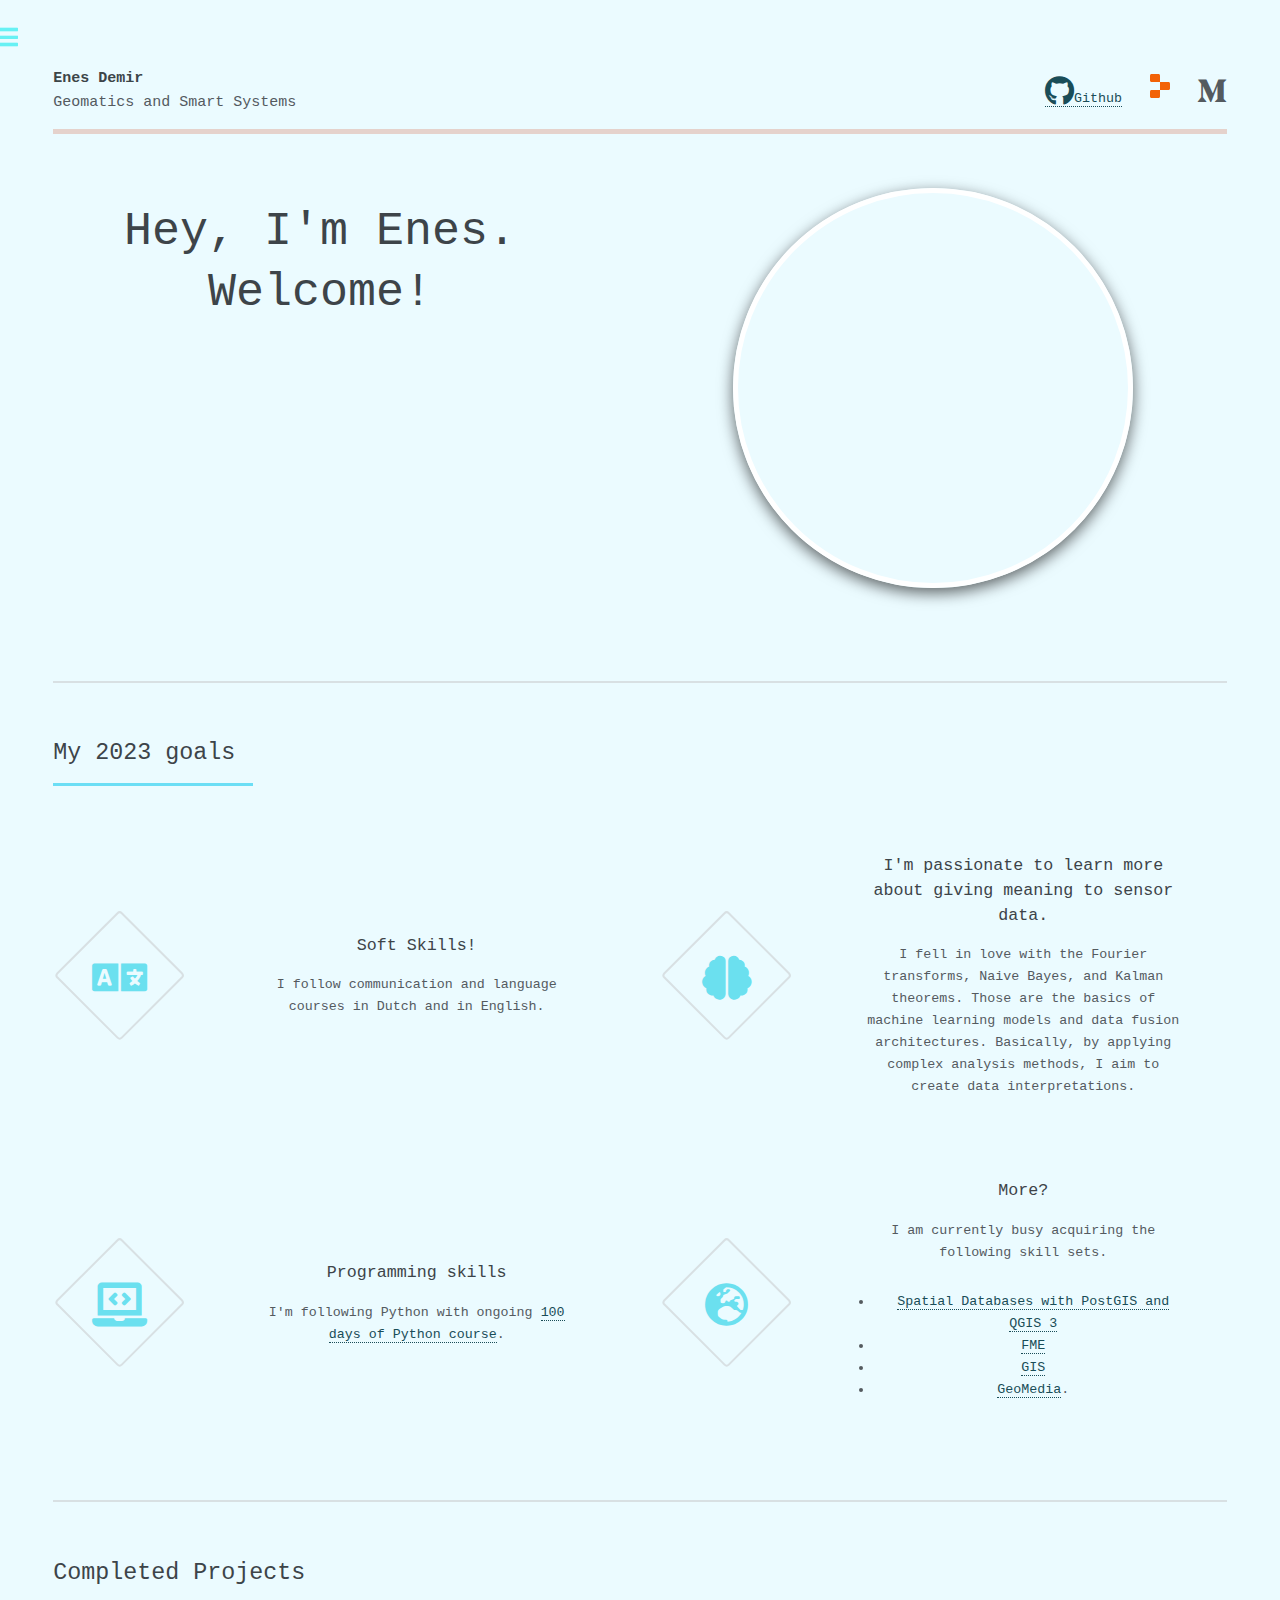
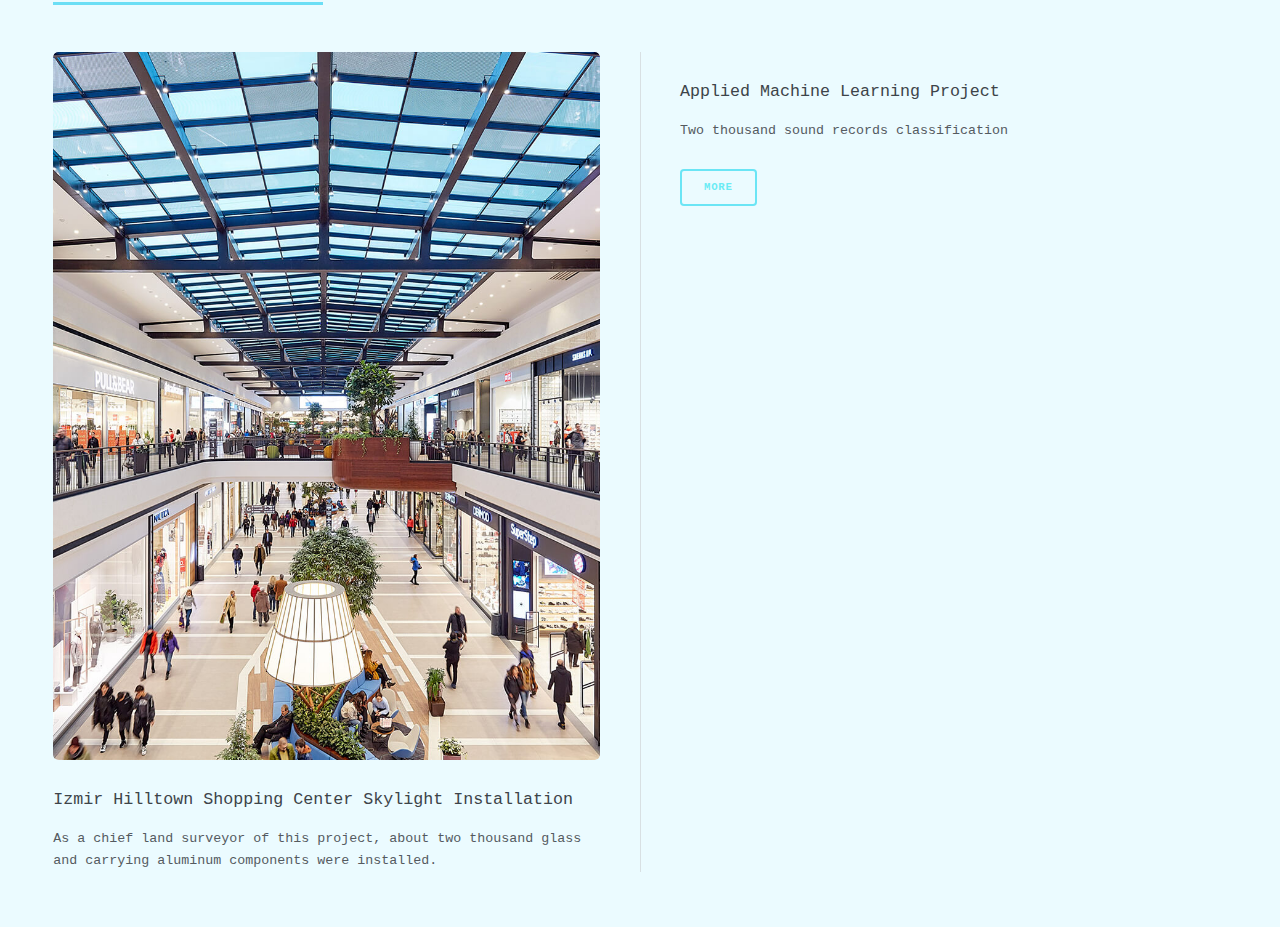
==== commit c4bc748c: "With love" ====
--- a/index.html
+++ b/index.html
@@ -5,22 +5,22 @@
 	Free for personal and commercial use under the CCA 3.0 license (html5up.net/license)
 -->
 <html>
-
+
 <head>
   <title>Hi! Welkom, Here you will find about me and my experiences about engineering!</title>
   <meta charset="utf-8" />
-  <meta name="viewport" content="width=device-width, initial-scale=1, user-scalable=no" />
-
+  <meta name="viewport" content="width=device-width, initial-scale=1, user-scalable=no" />
+
 
   <link rel="stylesheet" href="assets/css/main.css" />
 </head>
-
-<style>
-  .contain {
-    object-fit: contain;
-  }
-</style>
-
+
+<style>
+  .contain {
+    object-fit: contain;
+  }
+</style>
+
 <body class="is-preload">
 
   <!-- Wrapper -->
@@ -35,27 +35,27 @@
           <!--tag-->
           <a href="index.html" class="logo"><strong>Enes Demir</strong> <br /> Geomatics and Smart Systems</a>
           <ul class="icons">
-            <li><a href="https://github.com/medemir?tab=repositories"><span
-                  class="icon brands fa-github">Github</span></a></li>
-
-            <li><a href="https://replit.com/@medemir" class="icon brands fa-">
-                <svg width="32" height="32" viewBox="0 0 32 32" fill="none" xmlns="http://www.w3.org/2000/svg">
-                  <path
-                    d="M7 5.5C7 4.67157 7.67157 4 8.5 4H15.5C16.3284 4 17 4.67157 17 5.5V12H8.5C7.67157 12 7 11.3284 7 10.5V5.5Z"
-                    fill="#F26207"></path>
-                  <path d="M17 12H25.5C26.3284 12 27 12.6716 27 13.5V18.5C27 19.3284 26.3284 20 25.5 20H17V12Z"
-                    fill="#F26207"></path>
-                  <path
-                    d="M7 21.5C7 20.6716 7.67157 20 8.5 20H17V26.5C17 27.3284 16.3284 28 15.5 28H8.5C7.67157 28 7 27.3284 7 26.5V21.5Z"
-                    fill="#F26207"></path>
-                </svg>
+            <li><a href="https://github.com/medemir?tab=repositories"><span
+                  class="icon brands fa-github">Github</span></a></li>
+
+            <li><a href="https://replit.com/@medemir" class="icon brands fa-">
+                <svg width="32" height="32" viewBox="0 0 32 32" fill="none" xmlns="http://www.w3.org/2000/svg">
+                  <path
+                    d="M7 5.5C7 4.67157 7.67157 4 8.5 4H15.5C16.3284 4 17 4.67157 17 5.5V12H8.5C7.67157 12 7 11.3284 7 10.5V5.5Z"
+                    fill="#F26207"></path>
+                  <path d="M17 12H25.5C26.3284 12 27 12.6716 27 13.5V18.5C27 19.3284 26.3284 20 25.5 20H17V12Z"
+                    fill="#F26207"></path>
+                  <path
+                    d="M7 21.5C7 20.6716 7.67157 20 8.5 20H17V26.5C17 27.3284 16.3284 28 15.5 28H8.5C7.67157 28 7 27.3284 7 26.5V21.5Z"
+                    fill="#F26207"></path>
+                </svg>
                 <span class="label">Replit</span></a></li>
-            <li><a href="https://medium.com/@enesdemirpersonal" class="icon brands fa-medium-m"><span
+            <li><a href="https://medium.com/@enesdemirpersonal" class="icon brands fa-medium-m"><span
                   class="label">Medium</span></a></li>
-          </ul>
-          <script data-name="BMC-Widget" data-cfasync="false"
-            src="https://cdnjs.buymeacoffee.com/1.0.0/widget.prod.min.js" data-id="enesdemir"
-            data-description="Support me on Buy me a coffee!" data-message="" data-color="#ff813f" data-position="Right"
+          </ul>
+          <script data-name="BMC-Widget" data-cfasync="false"
+            src="https://cdnjs.buymeacoffee.com/1.0.0/widget.prod.min.js" data-id="enesdemir"
+            data-description="Support me on Buy me a coffee!" data-message="" data-color="#ff813f" data-position="Right"
             data-x_margin="18" data-y_margin="18"></script>
         </header>
 
@@ -63,24 +63,24 @@
         <section id="banner">
           <div class="content">
             <header>
-              <h1>Hi, I’m Enes<br />
+              <h1>Hey, I'm Enes.<br />
                 Welcome!</h1>
-              <p>Happy to see you here!</p>
+              <p></p>
             </header>
-            <p>I'm 28 years old, Geomatics engineer,Since 2018, I have been working in the geo-industry.</p>
+            <p></p>
             <!--             <ul class="actions">
               <li><a href="generic.html" class="button big">Learn More</a></li>
             </ul> -->
           </div>
-          <span class="image object">
-            <div class="container">
-              <div class="avatar">
-                <a href="https://medemir.github.io/">
-                  <img class="contain"
-                    src="https://storage.googleapis.com/replit/images/1670705470903_137d2cbfbb45a648022a39b98cf77415.png"
-                    alt="Enes" style="width:400px;height:450px" />
-                </a>
-              </div>
+          <span class="image object">
+            <div class="container">
+              <div class="avatar">
+                <a href="https://medemir.github.io/">
+                  <img class="contain"
+                    src="https://storage.googleapis.com/replit/images/1670705470903_137d2cbfbb45a648022a39b98cf77415.png"
+                    alt="Enes" style="width:400px;height:450px" />
+                </a>
+              </div>
               <div class="content">
                 <!-- <img src="images/IMG_20190618_173501609.jpg" alt="" />-->
           </span>
@@ -103,8 +103,8 @@
               <span class="icon solid fa-brain"></span>
               <div class="content">
                 <h3>I'm passionate to learn more about giving meaning to sensor data.</h3>
-                <p>I have learned the Fourier transforms, Naive Bayes, and Kalman theorems. Those are the basics of
-                  machine learning models and data fusion architectures. Basically, by applying complex analysis
+                <p>I fell in love with the Fourier transforms, Naive Bayes, and Kalman theorems. Those are the basics of
+                  machine learning models and data fusion architectures. Basically, by applying complex analysis
                   methods, I aim to create data interpretations.</p>
               </div>
             </article>
@@ -112,17 +112,19 @@
               <span class="icon solid fa-laptop-code"></span>
               <div class="content">
                 <h3>Programming skills</h3>
-                <p>I'm learning Python with ongoing <a href="https://www.udemy.com/course/100-days-of-code/">100 days of
+                <p>I'm following Python with ongoing <a href="https://www.udemy.com/course/100-days-of-code/">100 days of
                     Python course</a>.</p>
               </div>
             </article>
             <article>
               <span class="icon solid fa-globe-europe"></span>
               <div class="content">
-                <h3> Self-Development in GEO field.</h3>
-                <p>I'm going to learn <a href="https://www.safe.com/training/recorded/">FME</a>, <a
-                    href="https://www.esri.com/training/catalog/57630434851d31e02a43ef28/getting-started-with-gis/">GIS</a>
-                  and <a href="https://share.vidyard.com/watch/uHNMR1cmG5SmqSqusKJvpz?">GeoMedia</a>.</p>
+                <h3> More?</h3>
+                <p>I am currently busy acquiring the following skill sets. <ul> <li><a href="https://www.udemy.com/course/introduction-to-spatial-databases-with-postgis-and-qgis/learn/lecture/9313418#overview"> Spatial Databases with PostGIS and QGIS 3 </a> </li>
+                  <li><a href="https://www.safe.com/training/recorded/">FME</a></li> <li><a
+                    href="https://www.esri.com/training/catalog/57630434851d31e02a43ef28/getting-started-with-gis/">GIS</a></li>
+                 <li><a href="https://share.vidyard.com/watch/uHNMR1cmG5SmqSqusKJvpz?">GeoMedia</a>.</li>
+                </ul></p>
               </div>
             </article>
           </div>
@@ -137,7 +139,7 @@
             <article>
               <a href="#" class="image"><img src="images/roof.jpg" alt="" /></a>
               <h3>Izmir Hilltown Shopping Center Skylight Installation</h3>
-              <p>As a chief land surveyor of this project, about two thousand glass and carrying aluminum components
+              <p>As a chief land surveyor of this project, about two thousand glass and carrying aluminum components
                 were installed.</p>
               <!--               <ul class="actions">
                 <li><a href="#" class="button">More</a></li>
@@ -150,11 +152,11 @@
               <ul class="actions">
                 <li><a href="machine_learning.html" class="button">More</a></li>
               </ul>
-            </article>
-            <!--             <article>
-              <a href="#" class="image"><img src="images/learningmachine.jpg" alt="" /></a>
-              <h3>Applied Machine Learning Project</h3>
-              <p> Two thousand sound records classification</p>
+            </article>
+            <!--             <article>
+              <a href="#" class="image"><img src="images/learningmachine.jpg" alt="" /></a>
+              <h3>Applied Machine Learning Project</h3>
+              <p> Two thousand sound records classification</p>
             
                         <<ul class="actions">
                 <li><a href="#" class="button">More</a></li>
@@ -166,32 +168,32 @@
       </div>
     </div>
 
-    <!-- Sidebar -->
+    <!-- Sidebar -->
 
     <div id="sidebar">
       <div class="inner">
 
         <!-- Search -->
-        <section id="search" class="alt">
+        <!--         <section id="search" class="alt">
           <form method="post" action="#">
             <input type="text" name="query" id="query" placeholder="Search" />
-          </form>
-          <script>
-            const f = document.getElementById('form');
-            const q = document.getElementById('query');
-            const google = 'https://www.google.com/search?q=site%3A+';
-            const site = 'https://medemir.github.io/';
-
-            function submitted(event) {
-              event.preventDefault();
-              const url = google + site + '+' + q.value;
-              const win = window.open(url, '_blank');
-              win.focus();
-            }
-
-            f.addEventListener('submit', submitted);
+          </form>
+          <script>
+            const f = document.getElementById('form');
+            const q = document.getElementById('query');
+            const google = 'https://www.google.com/search?q=site%3A+';
+            const site = 'https://medemir.github.io/';
+
+            function submitted(event) {
+              event.preventDefault();
+              const url = google + site + '+' + q.value;
+              const win = window.open(url, '_blank');
+              win.focus();
+            }
+
+            f.addEventListener('submit', submitted);
           </script>
-        </section>
+        </section> -->
 
         <!-- Menu -->
         <nav id="menu">
@@ -205,7 +207,7 @@
             <li>
               <span class="opener">Readings</span>
               <ul>
-                <li><a href="geoai.html">My Notes from GeoAI Paper</a></li>
+                <li><a href="geoai.html">My Notes from GeoAI Paper</a></li>
 
                 <!--                 <li><a href="#">Goals</a></li>
                 <li><a href="#">Math Projects</a></li>
@@ -213,16 +215,26 @@
               </ul>
             </li>
             <li>
-              <span class="opener">Recommended Videos</span>
+              <span class="opener">My Learnings</span>
               <ul>
-                <li><a href="https://www.youtube.com/watch?v=X8FGbZdJ7HU"></a>1. Meeting with students by Yann LeCun and
-                  Demis Hassabis</li>
-
-                <!--                 <li><a href="#">Goals</a></li>
+                <li><a href="openroads.html">Openroads Designer</a></li>
+<!-- 
+                                <li><a href="#">Goals</a></li>
                 <li><a href="#">Math Projects</a></li>
                 <li><a href="#">Creativity</a></li> -->
               </ul>
             </li>
+            <li>
+              <span class="opener">Recommended Videos</span>
+              <ul>
+                <li><a href="https://www.youtube.com/watch?v=X8FGbZdJ7HU">1. Meeting with students by Yann LeCun and
+                  Demis Hassabis</a></li>
+
+                <!--                 <li><a href="#">Goals</a></li>
+                <li><a href="#">Math Projects</a></li>
+                <li><a href="#">Creativity</a></li> -->
+              </ul>
+            </li>
 
             <!--             <li><a href="#">Experience</a></li>
             <li><a href="#">Education</a></li>
@@ -232,7 +244,7 @@
                 <li><a href="#">2000 sounds classification</a></li>
                 <li><a href="#">Indoor Navigation</a></li>
                 <li><a href="#">Elderly People Tracking with Sensors</a></li>
-                <li><a href="#">Smart Traffic Control System</a></li>
+                <li><a href="#">Smart Traffic Control System</a></li>
                 <li><a href="#">ESKA smart cartboard project</a></li>
               </ul>
             </li> -->
@@ -249,7 +261,7 @@
           </header>
           <div class="mini-posts">
             <article>
-              <a href="https://medemir.github.io/geoai.html#:~:text=and%20geomatics%20data%3F-,What%20is%20Geomatics%3F,-Geomatics%20is%20a"
+              <a href="https://medemir.github.io/geoai.html#:~:text=and%20geomatics%20data%3F-,What%20is%20Geomatics%3F,-Geomatics%20is%20a"
                 class="image"><img src="images/thisisengineering-raeng-mWc8xsxFCLc-unsplash.jpg" alt="" /></a>
               <p>What is Geomatics Engineering?</p>
             </article>
@@ -274,7 +286,7 @@
           </header>
           <p>If you have any questions, please don't hesitate to get contact with me! </p>
           <ul class="contact">
-            <li class="icon solid fa-envelope"><a
+            <li class="icon solid fa-envelope"><a
                 href="mailto:enesdemirpersonal@gmail.com">enesdemirpersonal@gmail.com</a></li>
             <li class="icon solid fa-phone"><a href="tel:+31686199427">(+31) 686199427</a></li>
             <li class="icon solid fa-home">9468EM Annen / Drenthe <br />
@@ -284,7 +296,7 @@
 
         <!-- Footer -->
         <footer id="footer">
-          <p class="copyright">&copy; 2022 enesdemir. All rights reserved. Images: <a
+          <p class="copyright">&copy; 2022 enesdemir. All rights reserved. Images: <a
               href="https://unsplash.com">Unsplash</a>.
         </footer>
 
@@ -296,12 +308,13 @@
     <script src="assets/js/browser.min.js"></script>
     <script src="assets/js/breakpoints.min.js"></script>
     <script src="assets/js/util.js"></script>
-    <script src="assets/js/main.js"></script>
-    <script> $(function () {$('#sidebar').css('display', 'block');
-    // or $('#id_of_your_sidebar').show(); 
-});
-</script>
-
-</body>
-
-</html>+    <script src="assets/js/main.js"></script>
+    <script> $(function () {
+        $('#sidebar').css('display', 'block');
+        // or $('#id_of_your_sidebar').show(); 
+      });
+    </script>
+
+</body>
+
+</html>
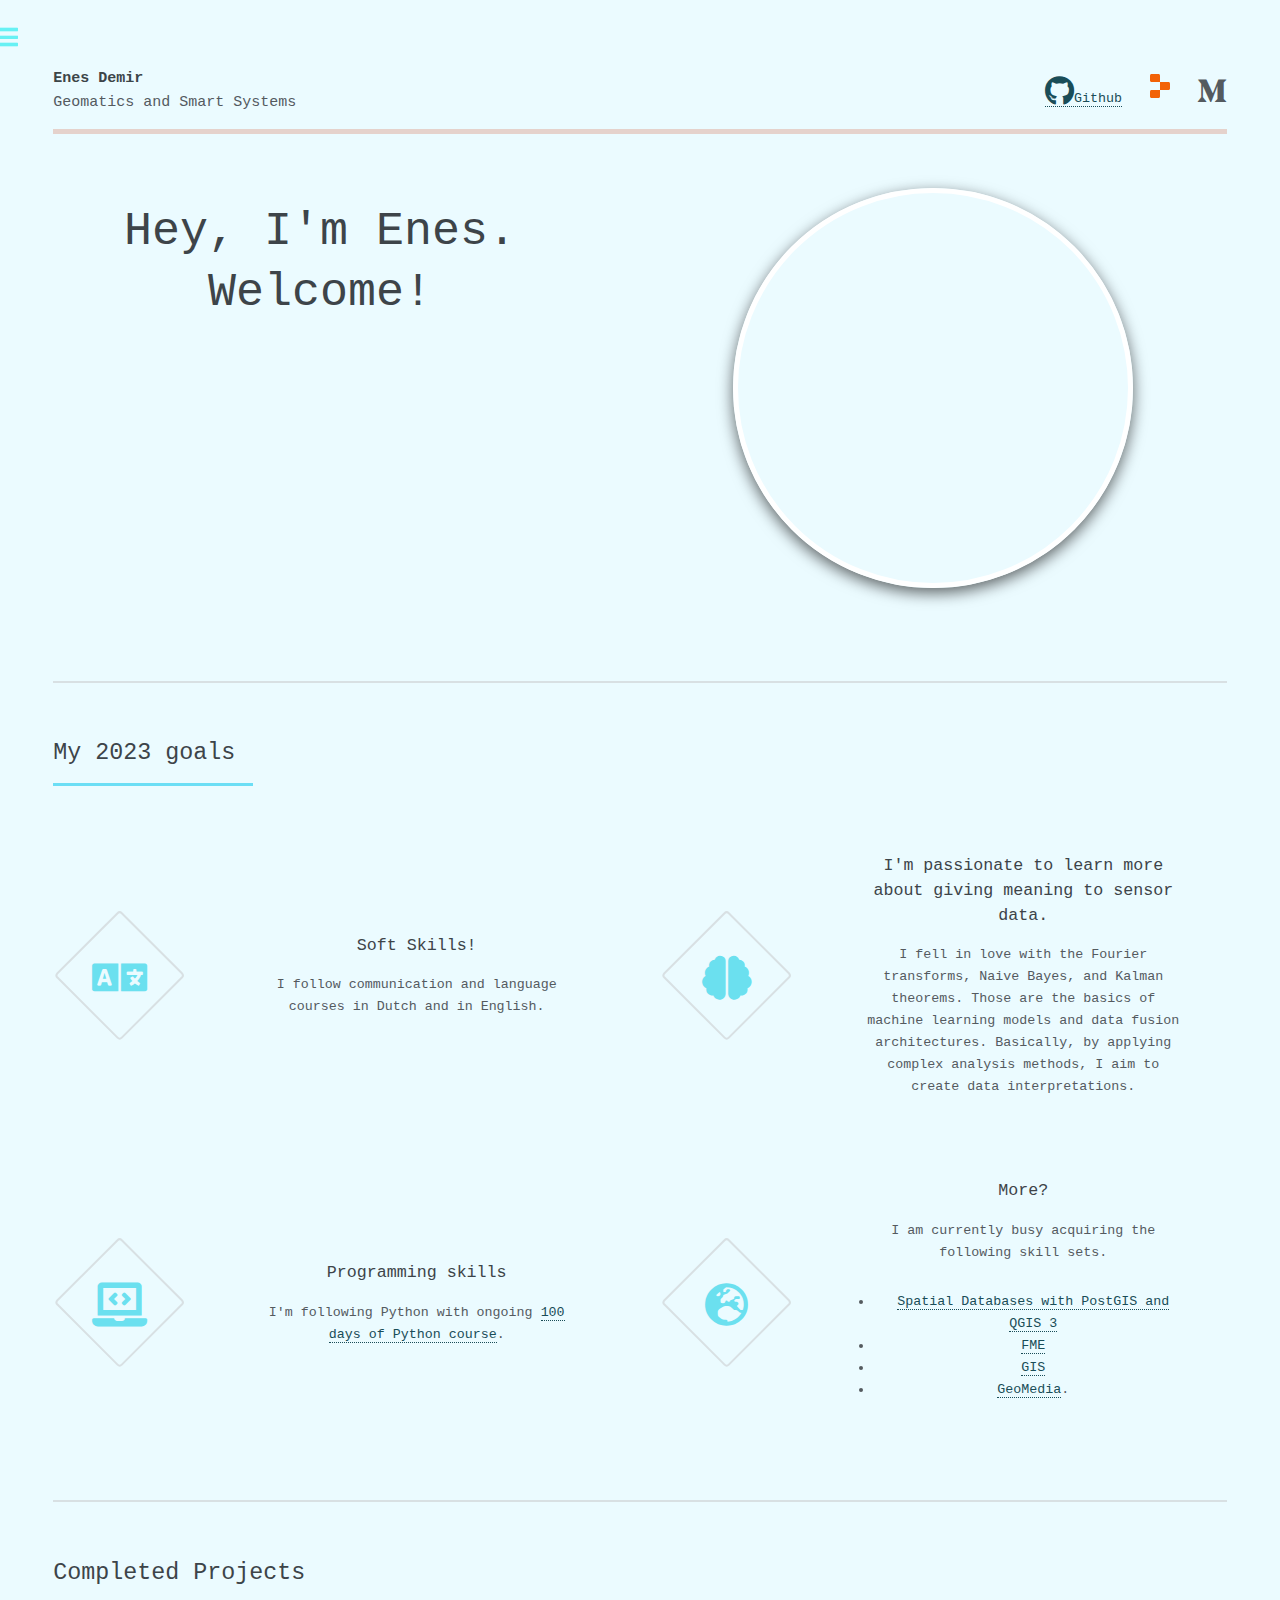
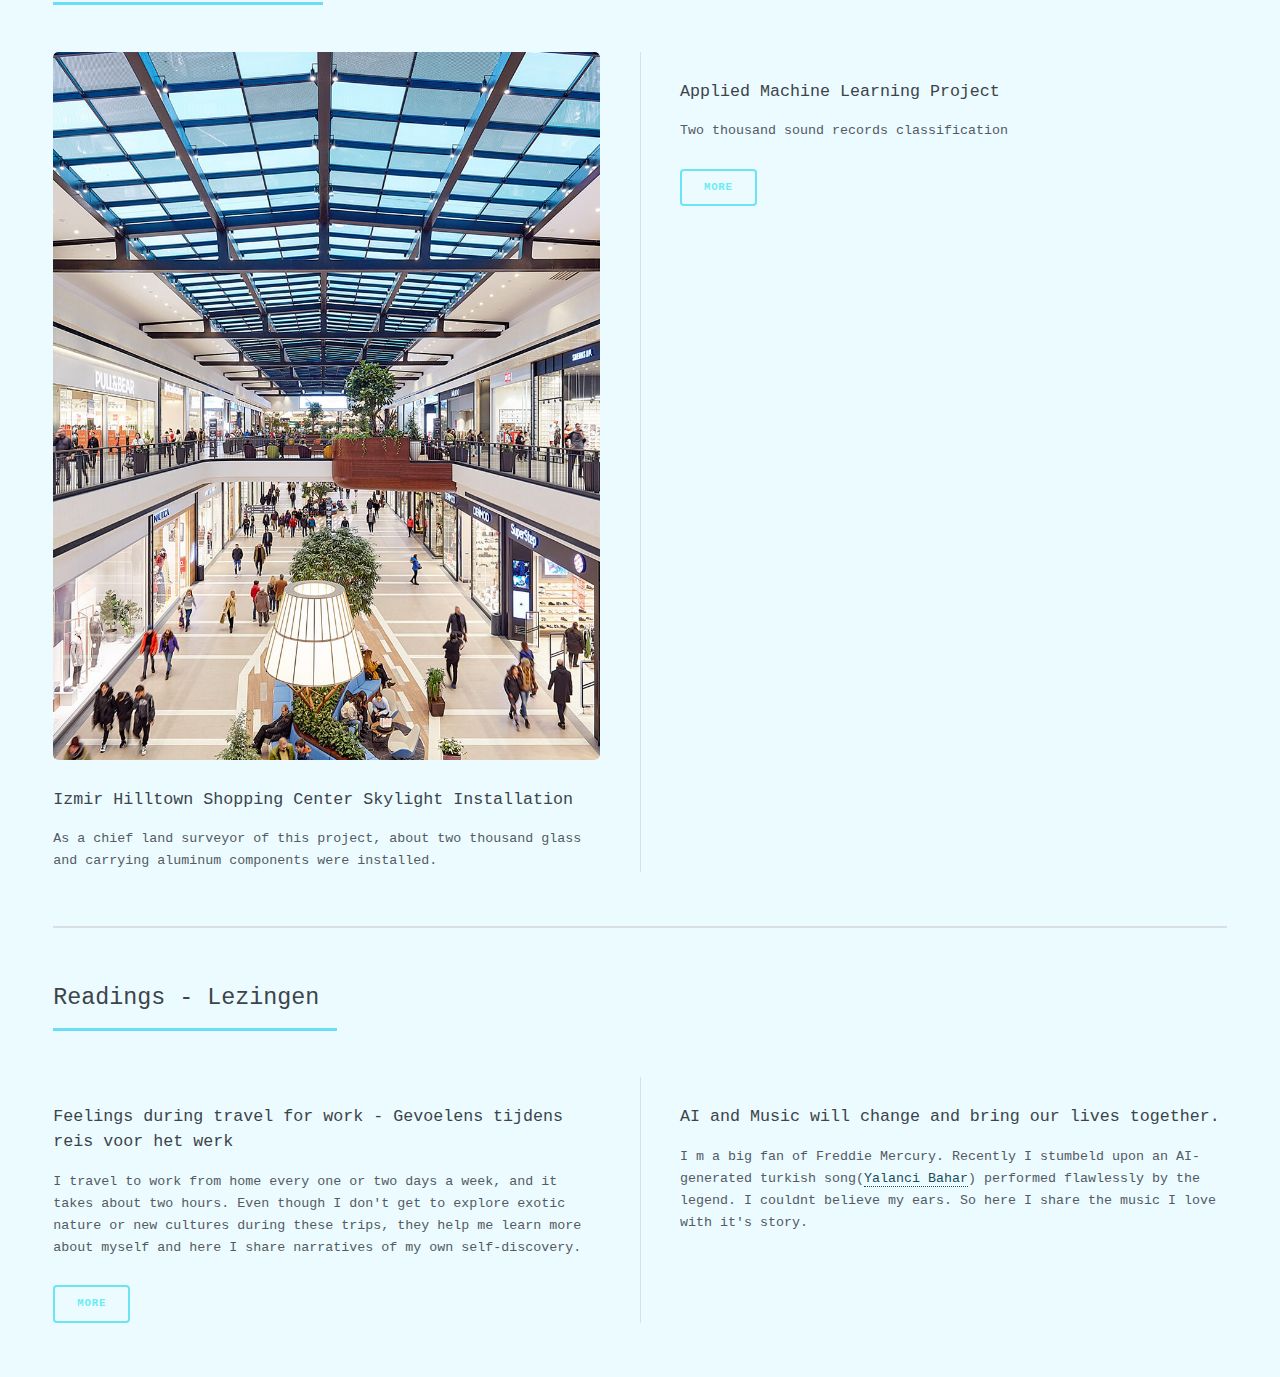
==== commit 37b1680c: "with love" ====
--- a/index.html
+++ b/index.html
@@ -1,221 +1,253 @@
-<!DOCTYPE HTML>
-<!--
-	Editorial by HTML5 UP
-	html5up.net | @ajlkn
-	Free for personal and commercial use under the CCA 3.0 license (html5up.net/license)
--->
-<html>
-
-<head>
-  <title>Hi! Welkom, Here you will find about me and my experiences about engineering!</title>
-  <meta charset="utf-8" />
-  <meta name="viewport" content="width=device-width, initial-scale=1, user-scalable=no" />
-
-
-  <link rel="stylesheet" href="assets/css/main.css" />
-</head>
-
-<style>
-  .contain {
-    object-fit: contain;
-  }
-</style>
-
-<body class="is-preload">
-
-  <!-- Wrapper -->
-  <div id="wrapper">
-
-    <!-- Main -->
-    <div id="main">
-      <div class="inner">
-
-        <!-- Header -->
-        <header id="header">
-          <!--tag-->
-          <a href="index.html" class="logo"><strong>Enes Demir</strong> <br /> Geomatics and Smart Systems</a>
-          <ul class="icons">
-            <li><a href="https://github.com/medemir?tab=repositories"><span
-                  class="icon brands fa-github">Github</span></a></li>
-
-            <li><a href="https://replit.com/@medemir" class="icon brands fa-">
-                <svg width="32" height="32" viewBox="0 0 32 32" fill="none" xmlns="http://www.w3.org/2000/svg">
-                  <path
-                    d="M7 5.5C7 4.67157 7.67157 4 8.5 4H15.5C16.3284 4 17 4.67157 17 5.5V12H8.5C7.67157 12 7 11.3284 7 10.5V5.5Z"
-                    fill="#F26207"></path>
-                  <path d="M17 12H25.5C26.3284 12 27 12.6716 27 13.5V18.5C27 19.3284 26.3284 20 25.5 20H17V12Z"
-                    fill="#F26207"></path>
-                  <path
-                    d="M7 21.5C7 20.6716 7.67157 20 8.5 20H17V26.5C17 27.3284 16.3284 28 15.5 28H8.5C7.67157 28 7 27.3284 7 26.5V21.5Z"
-                    fill="#F26207"></path>
-                </svg>
-                <span class="label">Replit</span></a></li>
-            <li><a href="https://medium.com/@enesdemirpersonal" class="icon brands fa-medium-m"><span
-                  class="label">Medium</span></a></li>
-          </ul>
-          <script data-name="BMC-Widget" data-cfasync="false"
-            src="https://cdnjs.buymeacoffee.com/1.0.0/widget.prod.min.js" data-id="enesdemir"
-            data-description="Support me on Buy me a coffee!" data-message="" data-color="#ff813f" data-position="Right"
-            data-x_margin="18" data-y_margin="18"></script>
-        </header>
-
-        <!-- Banner -->
-        <section id="banner">
-          <div class="content">
-            <header>
-              <h1>Hey, I'm Enes.<br />
-                Welcome!</h1>
-              <p></p>
-            </header>
-            <p></p>
-            <!--             <ul class="actions">
-              <li><a href="generic.html" class="button big">Learn More</a></li>
-            </ul> -->
-          </div>
-          <span class="image object">
-            <div class="container">
-              <div class="avatar">
-                <a href="https://medemir.github.io/">
-                  <img class="contain"
-                    src="https://storage.googleapis.com/replit/images/1670705470903_137d2cbfbb45a648022a39b98cf77415.png"
-                    alt="Enes" style="width:400px;height:450px" />
-                </a>
-              </div>
-              <div class="content">
-                <!-- <img src="images/IMG_20190618_173501609.jpg" alt="" />-->
-          </span>
-        </section>
-
-        <!-- Section -->
-        <section>
-          <header class="major">
-            <h2>My 2023 goals</h2>
-          </header>
-          <div class="features">
-            <article>
-              <span class="icon solid fa-language"></span>
-              <div class="content">
-                <h3>Soft Skills!</h3>
-                <p>I follow communication and language courses in Dutch and in English.</p>
-              </div>
-            </article>
-            <article>
-              <span class="icon solid fa-brain"></span>
-              <div class="content">
-                <h3>I'm passionate to learn more about giving meaning to sensor data.</h3>
-                <p>I fell in love with the Fourier transforms, Naive Bayes, and Kalman theorems. Those are the basics of
-                  machine learning models and data fusion architectures. Basically, by applying complex analysis
-                  methods, I aim to create data interpretations.</p>
-              </div>
-            </article>
-            <article>
-              <span class="icon solid fa-laptop-code"></span>
-              <div class="content">
-                <h3>Programming skills</h3>
-                <p>I'm following Python with ongoing <a href="https://www.udemy.com/course/100-days-of-code/">100 days of
-                    Python course</a>.</p>
-              </div>
-            </article>
-            <article>
-              <span class="icon solid fa-globe-europe"></span>
-              <div class="content">
-                <h3> More?</h3>
+<!DOCTYPE HTML>
+<!--
+	Editorial by HTML5 UP
+	html5up.net | @ajlkn
+	Free for personal and commercial use under the CCA 3.0 license (html5up.net/license)
+-->
+<html>
+
+<head>
+  <title>Hi! Welkom, Here you will find about me and my experiences about engineering!</title>
+  <meta charset="utf-8" />
+  <meta name="viewport" content="width=device-width, initial-scale=1, user-scalable=no" />
+
+
+  <link rel="stylesheet" href="assets/css/main.css" />
+</head>
+
+<style>
+  .contain {
+    object-fit: contain;
+  }
+</style>
+
+<body class="is-preload">
+
+  <!-- Wrapper -->
+  <div id="wrapper">
+
+    <!-- Main -->
+    <div id="main">
+      <div class="inner">
+
+        <!-- Header -->
+        <header id="header">
+          <!--tag-->
+          <a href="Main/index.html" class="logo"><strong>Enes Demir</strong> <br /> Geomatics and Smart Systems</a>
+          <ul class="icons">
+            <li><a href="https://github.com/medemir?tab=repositories"><span
+                  class="icon brands fa-github">Github</span></a></li>
+
+            <li><a href="https://replit.com/@medemir" class="icon brands fa-">
+                <svg width="32" height="32" viewBox="0 0 32 32" fill="none" xmlns="http://www.w3.org/2000/svg">
+                  <path
+                    d="M7 5.5C7 4.67157 7.67157 4 8.5 4H15.5C16.3284 4 17 4.67157 17 5.5V12H8.5C7.67157 12 7 11.3284 7 10.5V5.5Z"
+                    fill="#F26207"></path>
+                  <path d="M17 12H25.5C26.3284 12 27 12.6716 27 13.5V18.5C27 19.3284 26.3284 20 25.5 20H17V12Z"
+                    fill="#F26207"></path>
+                  <path
+                    d="M7 21.5C7 20.6716 7.67157 20 8.5 20H17V26.5C17 27.3284 16.3284 28 15.5 28H8.5C7.67157 28 7 27.3284 7 26.5V21.5Z"
+                    fill="#F26207"></path>
+                </svg>
+                <span class="label">Replit</span></a></li>
+            <li><a href="https://medium.com/@enesdemirpersonal" class="icon brands fa-medium-m"><span
+                  class="label">Medium</span></a></li>
+          </ul>
+          <script data-name="BMC-Widget" data-cfasync="false"
+            src="https://cdnjs.buymeacoffee.com/1.0.0/widget.prod.min.js" data-id="enesdemir"
+            data-description="Support me on Buy me a coffee!" data-message="" data-color="#ff813f" data-position="Right"
+            data-x_margin="18" data-y_margin="18"></script>
+        </header>
+
+        <!-- Banner -->
+        <section id="banner">
+          <div class="content">
+            <header>
+              <h1>Hey, I'm Enes.<br />
+                Welcome!</h1>
+              <p></p>
+            </header>
+            
+            <p></p>
+            <!--             <ul class="actions">
+              <li><a href="generic.html" class="button big">Learn More</a></li>
+            </ul> -->
+          </div>
+          <span class="image object">
+            <div class="container">
+              <div class="avatar">
+                <a href="https://medemir.github.io/">
+                  <img class="contain"
+                    src="https://storage.googleapis.com/replit/images/1670705470903_137d2cbfbb45a648022a39b98cf77415.png"
+                    alt="Enes" style="width:400px;height:450px" />
+                </a>
+              </div>
+              <div class="content">
+                <!-- <img src="images/IMG_20190618_173501609.jpg" alt="" />-->
+          </span>
+        </section>
+
+        <!-- Section -->
+        <section>
+          <header class="major">
+            <h2>My 2023 goals</h2>
+          </header>
+          <div class="features">
+            <article>
+              <span class="icon solid fa-language"></span>
+              <div class="content">
+                <h3>Soft Skills!</h3>
+                <p>I follow communication and language courses in Dutch and in English.</p>
+              </div>
+            </article>
+            <article>
+              <span class="icon solid fa-brain"></span>
+              <div class="content">
+                <h3>I'm passionate to learn more about giving meaning to sensor data.</h3>
+                <p>I fell in love with the Fourier transforms, Naive Bayes, and Kalman theorems. Those are the basics of
+                  machine learning models and data fusion architectures. Basically, by applying complex analysis
+                  methods, I aim to create data interpretations.</p>
+              </div>
+            </article>
+            <article>
+              <span class="icon solid fa-laptop-code"></span>
+              <div class="content">
+                <h3>Programming skills</h3>
+                <p>I'm following Python with ongoing <a href="https://www.udemy.com/course/100-days-of-code/">100 days of
+                    Python course</a>.</p>
+              </div>
+            </article>
+            <article>
+              <span class="icon solid fa-globe-europe"></span>
+              <div class="content">
+                <h3> More?</h3>
                 <p>I am currently busy acquiring the following skill sets. <ul> <li><a href="https://www.udemy.com/course/introduction-to-spatial-databases-with-postgis-and-qgis/learn/lecture/9313418#overview"> Spatial Databases with PostGIS and QGIS 3 </a> </li>
-                  <li><a href="https://www.safe.com/training/recorded/">FME</a></li> <li><a
-                    href="https://www.esri.com/training/catalog/57630434851d31e02a43ef28/getting-started-with-gis/">GIS</a></li>
+                  <li><a href="https://www.safe.com/training/recorded/">FME</a></li> <li><a
+                    href="https://www.esri.com/training/catalog/57630434851d31e02a43ef28/getting-started-with-gis/">GIS</a></li>
                  <li><a href="https://share.vidyard.com/watch/uHNMR1cmG5SmqSqusKJvpz?">GeoMedia</a>.</li>
-                </ul></p>
-              </div>
-            </article>
-          </div>
-        </section>
-
-        <!-- Section -->
-        <section>
-          <header class="major">
-            <h2>Completed Projects</h2>
-          </header>
-          <div class="posts">
-            <article>
-              <a href="#" class="image"><img src="images/roof.jpg" alt="" /></a>
-              <h3>Izmir Hilltown Shopping Center Skylight Installation</h3>
-              <p>As a chief land surveyor of this project, about two thousand glass and carrying aluminum components
-                were installed.</p>
-              <!--               <ul class="actions">
-                <li><a href="#" class="button">More</a></li>
-              </ul> -->
-            </article>
-            <article>
-              <a href="#" class="image"><img src="images/learningmachine.jpg" alt="" /></a>
-              <h3>Applied Machine Learning Project</h3>
-              <p> Two thousand sound records classification</p>
-              <ul class="actions">
-                <li><a href="machine_learning.html" class="button">More</a></li>
-              </ul>
-            </article>
-            <!--             <article>
-              <a href="#" class="image"><img src="images/learningmachine.jpg" alt="" /></a>
-              <h3>Applied Machine Learning Project</h3>
-              <p> Two thousand sound records classification</p>
-            
-                        <<ul class="actions">
-                <li><a href="#" class="button">More</a></li>
-              </ul>
-            </article> -->
-          </div>
-        </section>
-
-      </div>
-    </div>
-
-    <!-- Sidebar -->
-
-    <div id="sidebar">
-      <div class="inner">
-
-        <!-- Search -->
-        <!--         <section id="search" class="alt">
-          <form method="post" action="#">
-            <input type="text" name="query" id="query" placeholder="Search" />
-          </form>
-          <script>
-            const f = document.getElementById('form');
-            const q = document.getElementById('query');
-            const google = 'https://www.google.com/search?q=site%3A+';
-            const site = 'https://medemir.github.io/';
-
-            function submitted(event) {
-              event.preventDefault();
-              const url = google + site + '+' + q.value;
-              const win = window.open(url, '_blank');
-              win.focus();
-            }
-
-            f.addEventListener('submit', submitted);
-          </script>
-        </section> -->
-
-        <!-- Menu -->
-        <nav id="menu">
-          <header class="major">
-            <h2>Menu</h2>
-          </header>
-          <ul>
-            <!--             <li><a href="index.html">Homepage</a></li> -->
-            <!--             <li><a href="generic.html">Generic</a></li> -->
-            <!--             <li><a href="enes.html">Trial Page</a></li> -->
-            <li>
-              <span class="opener">Readings</span>
-              <ul>
-                <li><a href="geoai.html">My Notes from GeoAI Paper</a></li>
-
-                <!--                 <li><a href="#">Goals</a></li>
-                <li><a href="#">Math Projects</a></li>
-                <li><a href="#">Creativity</a></li> -->
-              </ul>
-            </li>
-            <li>
-              <span class="opener">My Learnings</span>
+                </ul></p>
+              </div>
+            </article>
+          </div>
+        </section>
+
+        <!-- Section -->
+        <section>
+          <header class="major">
+            <h2>Completed Projects</h2>
+          </header>
+          <div class="posts">
+            <article>
+              <a href="#" class="image"><img src="images/roof.jpg" alt="" /></a>
+              <h3>Izmir Hilltown Shopping Center Skylight Installation</h3>
+              <p>As a chief land surveyor of this project, about two thousand glass and carrying aluminum components
+                were installed.</p>
+              <!--               <ul class="actions">
+                <li><a href="#" class="button">More</a></li>
+              </ul> -->
+            </article>
+            <article>
+              <a href="#" class="image"><img src="images/learningmachine.jpg" alt="" /></a>
+              <h3>Applied Machine Learning Project</h3>
+              <p> Two thousand sound records classification</p>
+              <ul class="actions">
+                <li><a href="machine_learning.html" class="button">More</a></li>
+              </ul>
+            </article>
+            <!--             <article>
+              <a href="#" class="image"><img src="images/learningmachine.jpg" alt="" /></a>
+              <h3>Applied Machine Learning Project</h3>
+              <p> Two thousand sound records classification</p>
+            
+                        <<ul class="actions">
+                <li><a href="#" class="button">More</a></li>
+              </ul>
+            </article> -->
+          </div>
+        </section>
+                <section>
+                  <header class="major">
+                    <h2>Readings - Lezingen</h2>
+                  </header>
+                  <div class="posts">
+                    <article>
+                      <a href="#" class="image"><img src="images/tom-arrowsmith-EMiuWAkOvaU-unsplash.jpg" alt="" /></a>
+                      <h3>Feelings during travel for work - Gevoelens tijdens reis voor het werk</h3>
+                      <p>I travel to work from home every one or two days a week, and it takes about two hours. Even though I don't get to explore exotic nature or new cultures during these trips, they help me learn more about myself and here I share narratives of my own self-discovery.</p>
+                                    <ul class="actions">
+                        <li><a href="travel.html" class="button">More</a></li>
+                      </ul>
+                    </article>
+                    <article>
+                      <a href="#" class="image"><img src="images/noah-naf-NWl8AEXry0Y-unsplash.jpg" alt="" /></a>
+                      <h3>AI and Music will change and bring our lives together.</h3>
+                      <p>I m a big fan of Freddie Mercury. Recently I stumbeld upon an AI-generated turkish song(<a href="https://www.youtube.com/watch?v=JEQh_spbzj4">Yalanci Bahar</a>) performed flawlessly by the legend. I couldnt believe my ears. So here I share the music I love with it's story.</p>
+                      <!-- <ul class="actions">
+                        <li><a href="machine_learning.html" class="button">More</a></li>
+                      </ul> -->
+                    </article>
+                    <!--             <article>
+                      <a href="#" class="image"><img src="images/learningmachine.jpg" alt="" /></a>
+                      <h3>Applied Machine Learning Project</h3>
+                      <p> Two thousand sound records classification</p>
+
+                                <<ul class="actions">
+                        <li><a href="#" class="button">More</a></li>
+                      </ul>
+                    </article> -->
+                  </div>
+                </section>
+      </div>
+    </div>
+
+    <!-- Sidebar -->
+
+    <div id="sidebar">
+      <div class="inner">
+
+        <!-- Search -->
+        <!--         <section id="search" class="alt">
+          <form method="post" action="#">
+            <input type="text" name="query" id="query" placeholder="Search" />
+          </form>
+          <script>
+            const f = document.getElementById('form');
+            const q = document.getElementById('query');
+            const google = 'https://www.google.com/search?q=site%3A+';
+            const site = 'https://medemir.github.io/';
+
+            function submitted(event) {
+              event.preventDefault();
+              const url = google + site + '+' + q.value;
+              const win = window.open(url, '_blank');
+              win.focus();
+            }
+
+            f.addEventListener('submit', submitted);
+          </script>
+        </section> -->
+
+        <!-- Menu -->
+        <nav id="menu">
+          <header class="major">
+            <h2>Menu</h2>
+          </header>
+          <ul>
+            <!--             <li><a href="index.html">Homepage</a></li> -->
+            <!--             <li><a href="generic.html">Generic</a></li> -->
+            <!--             <li><a href="enes.html">Trial Page</a></li> -->
+            <li>
+              <span class="opener">Readings</span>
+              <ul>
+                <li><a href="geoai.html">My Notes from GeoAI Paper</a></li>
+
+                <!--                 <li><a href="#">Goals</a></li>
+                <li><a href="#">Math Projects</a></li>
+                <li><a href="#">Creativity</a></li> -->
+              </ul>
+            </li>
+            <li>
+              <span class="opener">Software</span>
               <ul>
                 <li><a href="openroads.html">Openroads Designer</a></li>
 <!-- 
@@ -224,97 +256,108 @@
                 <li><a href="#">Creativity</a></li> -->
               </ul>
             </li>
-            <li>
-              <span class="opener">Recommended Videos</span>
-              <ul>
-                <li><a href="https://www.youtube.com/watch?v=X8FGbZdJ7HU">1. Meeting with students by Yann LeCun and
-                  Demis Hassabis</a></li>
-
-                <!--                 <li><a href="#">Goals</a></li>
-                <li><a href="#">Math Projects</a></li>
-                <li><a href="#">Creativity</a></li> -->
-              </ul>
-            </li>
-
-            <!--             <li><a href="#">Experience</a></li>
-            <li><a href="#">Education</a></li>
-            <li>
-              <span class="opener">Completed MSc Smart Systems Projects</span>
-              <ul>
-                <li><a href="#">2000 sounds classification</a></li>
-                <li><a href="#">Indoor Navigation</a></li>
-                <li><a href="#">Elderly People Tracking with Sensors</a></li>
-                <li><a href="#">Smart Traffic Control System</a></li>
-                <li><a href="#">ESKA smart cartboard project</a></li>
-              </ul>
-            </li> -->
-            <!--             <li><a href="#">Who I'm?</a></li>
-            <li><a href="#">Why I love science?</a></li>
-            <li><a href="#">Why I published this website?</a></li> -->
-          </ul>
-        </nav>
-
-        <!-- Section -->
-        <section>
-          <header class="major">
-            <h2>Information Center</h2>
-          </header>
-          <div class="mini-posts">
-            <article>
-              <a href="https://medemir.github.io/geoai.html#:~:text=and%20geomatics%20data%3F-,What%20is%20Geomatics%3F,-Geomatics%20is%20a"
-                class="image"><img src="images/thisisengineering-raeng-mWc8xsxFCLc-unsplash.jpg" alt="" /></a>
-              <p>What is Geomatics Engineering?</p>
-            </article>
-            <!--                     <article>
-                      <a href="#" class="image"><img src="images/pic08.jpg" alt="" /></a>
-                      <p>Aenean ornare velit lacus, ac varius enim lorem ullamcorper dolore aliquam.</p>
-                    </article>
-                    <article>
-                      <a href="#" class="image"><img src="images/pic09.jpg" alt="" /></a>
-                      <p>Aenean ornare velit lacus, ac varius enim lorem ullamcorper dolore aliquam.</p>
-                    </article>
-                  </div>
-                  <ul class="actions">
-                    <li><a href="#" class="button">More</a></li>
-                  </ul> -->
-        </section>
-
-        <!-- Section -->
-        <section>
-          <header class="major">
-            <h2>Get in touch</h2>
-          </header>
-          <p>If you have any questions, please don't hesitate to get contact with me! </p>
-          <ul class="contact">
-            <li class="icon solid fa-envelope"><a
-                href="mailto:enesdemirpersonal@gmail.com">enesdemirpersonal@gmail.com</a></li>
-            <li class="icon solid fa-phone"><a href="tel:+31686199427">(+31) 686199427</a></li>
-            <li class="icon solid fa-home">9468EM Annen / Drenthe <br />
-            </li>
-          </ul>
-        </section>
-
-        <!-- Footer -->
-        <footer id="footer">
-          <p class="copyright">&copy; 2022 enesdemir. All rights reserved. Images: <a
-              href="https://unsplash.com">Unsplash</a>.
-        </footer>
-
-      </div>
-    </div>
-
-    <!-- Scripts -->
-    <script src="assets/js/jquery.min.js"></script>
-    <script src="assets/js/browser.min.js"></script>
-    <script src="assets/js/breakpoints.min.js"></script>
-    <script src="assets/js/util.js"></script>
-    <script src="assets/js/main.js"></script>
-    <script> $(function () {
-        $('#sidebar').css('display', 'block');
-        // or $('#id_of_your_sidebar').show(); 
-      });
-    </script>
-
-</body>
-
-</html>
+            <li>
+              <span class="opener">About Skills</span>
+              <ul>
+                <li><a href="generic.html">Portfolio</a></li>
+
+                <!--                 <li><a href="#">Goals</a></li>
+                <li><a href="#">Math Projects</a></li>
+                <li><a href="#">Creativity</a></li> -->
+              </ul>
+            </li>
+            
+            <li>
+              <span class="opener">Recommended Videos</span>
+              <ul>
+                <li><a href="https://www.youtube.com/watch?v=X8FGbZdJ7HU">1. Meeting with students by Yann LeCun and
+                  Demis Hassabis</a></li>
+
+                <!--                 <li><a href="#">Goals</a></li>
+                <li><a href="#">Math Projects</a></li>
+                <li><a href="#">Creativity</a></li> -->
+              </ul>
+            </li>
+
+            <!--             <li><a href="#">Experience</a></li>
+            <li><a href="#">Education</a></li>
+            <li>
+              <span class="opener">Completed MSc Smart Systems Projects</span>
+              <ul>
+                <li><a href="#">2000 sounds classification</a></li>
+                <li><a href="#">Indoor Navigation</a></li>
+                <li><a href="#">Elderly People Tracking with Sensors</a></li>
+                <li><a href="#">Smart Traffic Control System</a></li>
+                <li><a href="#">ESKA smart cartboard project</a></li>
+              </ul>
+            </li> -->
+            <!--             <li><a href="#">Who I'm?</a></li>
+            <li><a href="#">Why I love science?</a></li>
+            <li><a href="#">Why I published this website?</a></li> -->
+          </ul>
+        </nav>
+
+        <!-- Section -->
+        <section>
+          <header class="major">
+            <h2>Information Center</h2>
+          </header>
+          <div class="mini-posts">
+            <article>
+              <a href="https://medemir.github.io/geoai.html#:~:text=and%20geomatics%20data%3F-,What%20is%20Geomatics%3F,-Geomatics%20is%20a"
+                class="image"><img src="images/thisisengineering-raeng-mWc8xsxFCLc-unsplash.jpg" alt="" /></a>
+              <p>What is Geomatics Engineering?</p>
+            <!-- </article>
+                                 <article> -->
+                      <!-- <a href="#" class="image"><img src="images/pic08.jpg" alt="" /></a>
+                      <p>Aenean ornare velit lacus, ac varius enim lorem ullamcorper dolore aliquam.</p>
+                    </article>
+                    <article>
+                      <a href="#" class="image"><img src="images/pic09.jpg" alt="" /></a>
+                      <p>Aenean ornare velit lacus, ac varius enim lorem ullamcorper dolore aliquam.</p>
+                    </article>
+                  </div>
+                  <ul class="actions">
+                    <li><a href="#" class="button">More</a></li>
+                  </ul> --> 
+        </section>
+
+        <!-- Section -->
+        <section>
+          <header class="major">
+            <h2>Get in touch</h2>
+          </header>
+          <p>If you have any questions, please don't hesitate to get contact with me! </p>
+          <ul class="contact">
+            <li class="icon solid fa-envelope"><a
+                href="mailto:enesdemirpersonal@gmail.com">enesdemirpersonal@gmail.com</a></li>
+            <!--<li class="icon solid fa-phone"><a href=""></a></li>
+            <li class="icon solid fa-home"> --> <br />
+            </li>
+          </ul>
+        </section>
+
+        <!-- Footer -->
+        <footer id="footer">
+          <p class="copyright">&copy; 2022 enesdemir. All rights reserved. Images: <a
+              href="https://unsplash.com">Unsplash</a>.
+        </footer>
+
+      </div>
+    </div>
+
+    <!-- Scripts -->
+    <script src="assets/js/jquery.min.js"></script>
+    <script src="assets/js/browser.min.js"></script>
+    <script src="assets/js/breakpoints.min.js"></script>
+    <script src="assets/js/util.js"></script>
+    <script src="assets/js/main.js"></script>
+    <script> $(function () {
+        $('#sidebar').css('display', 'block');
+        // or $('#id_of_your_sidebar').show(); 
+      });
+    </script>
+
+</body>
+
+</html>
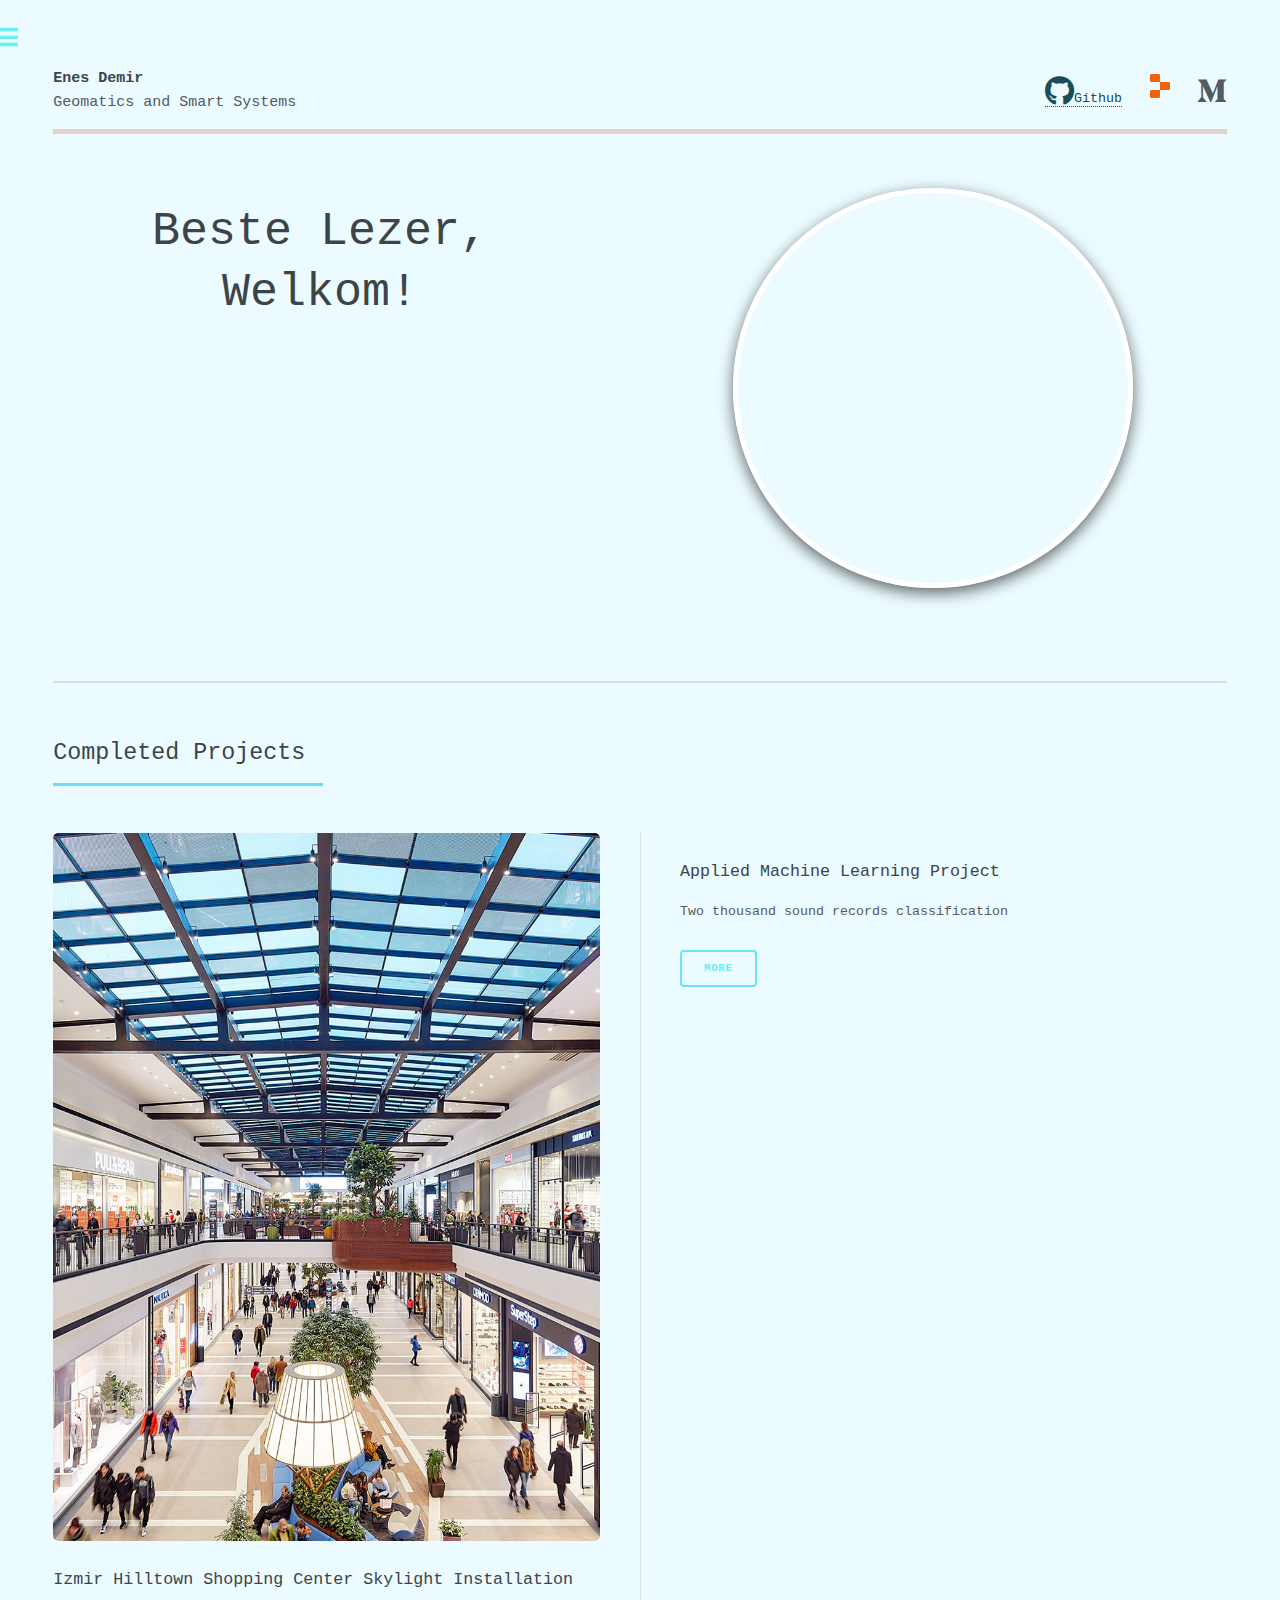
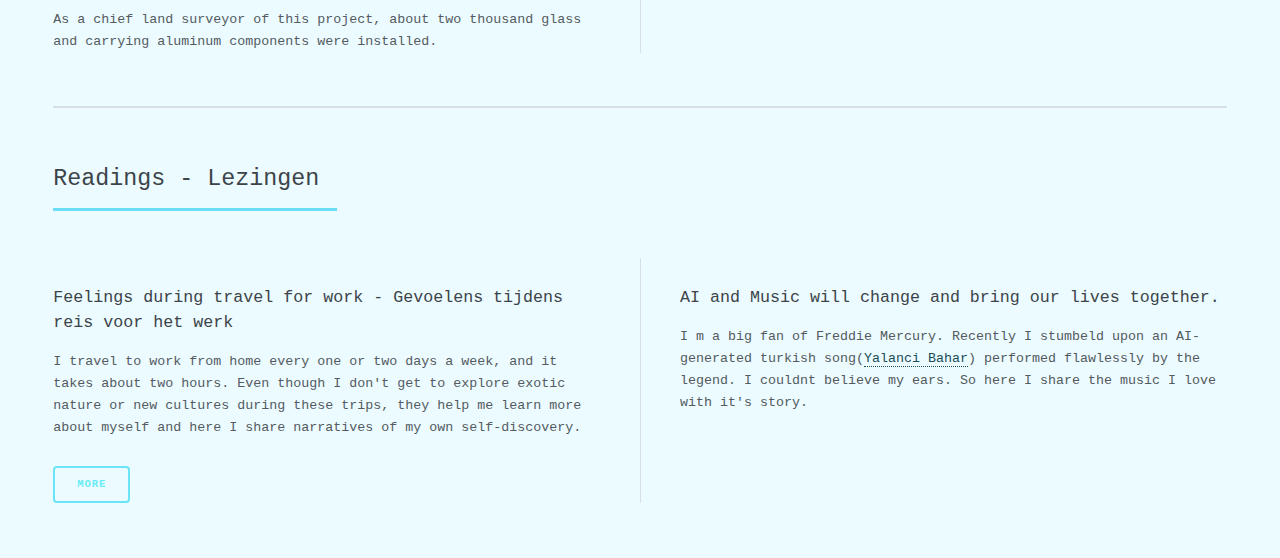
==== commit bf5a8376: "addition" ====
--- a/index.html
+++ b/index.html
@@ -7,7 +7,7 @@
 <html>
 
 <head>
-  <title>Hi! Welkom, Here you will find about me and my experiences about engineering!</title>
+  <title>Hi! </title>
   <meta charset="utf-8" />
   <meta name="viewport" content="width=device-width, initial-scale=1, user-scalable=no" />
 
@@ -63,11 +63,11 @@
         <section id="banner">
           <div class="content">
             <header>
-              <h1>Hey, I'm Enes.<br />
-                Welcome!</h1>
+              <h1>Beste Lezer,<br />
+                Welkom!</h1>
               <p></p>
             </header>
-            
+
             <p></p>
             <!--             <ul class="actions">
               <li><a href="generic.html" class="button big">Learn More</a></li>
@@ -78,7 +78,7 @@
               <div class="avatar">
                 <a href="https://medemir.github.io/">
                   <img class="contain"
-                    src="https://storage.googleapis.com/replit/images/1670705470903_137d2cbfbb45a648022a39b98cf77415.png"
+                    src="https://images.unsplash.com/photo-1589519160142-7d1a51b43eaf?q=80&w=2071&auto=format&fit=crop&ixlib=rb-4.0.3&ixid=M3wxMjA3fDB8MHxwaG90by1wYWdlfHx8fGVufDB8fHx8fA%3D%3D"
                     alt="Enes" style="width:400px;height:450px" />
                 </a>
               </div>
@@ -88,48 +88,7 @@
         </section>
 
         <!-- Section -->
-        <section>
-          <header class="major">
-            <h2>My 2023 goals</h2>
-          </header>
-          <div class="features">
-            <article>
-              <span class="icon solid fa-language"></span>
-              <div class="content">
-                <h3>Soft Skills!</h3>
-                <p>I follow communication and language courses in Dutch and in English.</p>
-              </div>
-            </article>
-            <article>
-              <span class="icon solid fa-brain"></span>
-              <div class="content">
-                <h3>I'm passionate to learn more about giving meaning to sensor data.</h3>
-                <p>I fell in love with the Fourier transforms, Naive Bayes, and Kalman theorems. Those are the basics of
-                  machine learning models and data fusion architectures. Basically, by applying complex analysis
-                  methods, I aim to create data interpretations.</p>
-              </div>
-            </article>
-            <article>
-              <span class="icon solid fa-laptop-code"></span>
-              <div class="content">
-                <h3>Programming skills</h3>
-                <p>I'm following Python with ongoing <a href="https://www.udemy.com/course/100-days-of-code/">100 days of
-                    Python course</a>.</p>
-              </div>
-            </article>
-            <article>
-              <span class="icon solid fa-globe-europe"></span>
-              <div class="content">
-                <h3> More?</h3>
-                <p>I am currently busy acquiring the following skill sets. <ul> <li><a href="https://www.udemy.com/course/introduction-to-spatial-databases-with-postgis-and-qgis/learn/lecture/9313418#overview"> Spatial Databases with PostGIS and QGIS 3 </a> </li>
-                  <li><a href="https://www.safe.com/training/recorded/">FME</a></li> <li><a
-                    href="https://www.esri.com/training/catalog/57630434851d31e02a43ef28/getting-started-with-gis/">GIS</a></li>
-                 <li><a href="https://share.vidyard.com/watch/uHNMR1cmG5SmqSqusKJvpz?">GeoMedia</a>.</li>
-                </ul></p>
-              </div>
-            </article>
-          </div>
-        </section>
+
 
         <!-- Section -->
         <section>
@@ -165,28 +124,32 @@
             </article> -->
           </div>
         </section>
-                <section>
-                  <header class="major">
-                    <h2>Readings - Lezingen</h2>
-                  </header>
-                  <div class="posts">
-                    <article>
-                      <a href="#" class="image"><img src="images/tom-arrowsmith-EMiuWAkOvaU-unsplash.jpg" alt="" /></a>
-                      <h3>Feelings during travel for work - Gevoelens tijdens reis voor het werk</h3>
-                      <p>I travel to work from home every one or two days a week, and it takes about two hours. Even though I don't get to explore exotic nature or new cultures during these trips, they help me learn more about myself and here I share narratives of my own self-discovery.</p>
-                                    <ul class="actions">
-                        <li><a href="travel.html" class="button">More</a></li>
-                      </ul>
-                    </article>
-                    <article>
-                      <a href="#" class="image"><img src="images/noah-naf-NWl8AEXry0Y-unsplash.jpg" alt="" /></a>
-                      <h3>AI and Music will change and bring our lives together.</h3>
-                      <p>I m a big fan of Freddie Mercury. Recently I stumbeld upon an AI-generated turkish song(<a href="https://www.youtube.com/watch?v=JEQh_spbzj4">Yalanci Bahar</a>) performed flawlessly by the legend. I couldnt believe my ears. So here I share the music I love with it's story.</p>
-                      <!-- <ul class="actions">
+        <section>
+          <header class="major">
+            <h2>Readings - Lezingen</h2>
+          </header>
+          <div class="posts">
+            <article>
+              <a href="#" class="image"><img src="images/tom-arrowsmith-EMiuWAkOvaU-unsplash.jpg" alt="" /></a>
+              <h3>Feelings during travel for work - Gevoelens tijdens reis voor het werk</h3>
+              <p>I travel to work from home every one or two days a week, and it takes about two hours. Even though I
+                don't get to explore exotic nature or new cultures during these trips, they help me learn more about
+                myself and here I share narratives of my own self-discovery.</p>
+              <ul class="actions">
+                <li><a href="travel.html" class="button">More</a></li>
+              </ul>
+            </article>
+            <article>
+              <a href="#" class="image"><img src="images/noah-naf-NWl8AEXry0Y-unsplash.jpg" alt="" /></a>
+              <h3>AI and Music will change and bring our lives together.</h3>
+              <p>I m a big fan of Freddie Mercury. Recently I stumbeld upon an AI-generated turkish song(<a
+                  href="https://www.youtube.com/watch?v=JEQh_spbzj4">Yalanci Bahar</a>) performed flawlessly by the
+                legend. I couldnt believe my ears. So here I share the music I love with it's story.</p>
+              <!-- <ul class="actions">
                         <li><a href="machine_learning.html" class="button">More</a></li>
                       </ul> -->
-                    </article>
-                    <!--             <article>
+            </article>
+            <!--             <article>
                       <a href="#" class="image"><img src="images/learningmachine.jpg" alt="" /></a>
                       <h3>Applied Machine Learning Project</h3>
                       <p> Two thousand sound records classification</p>
@@ -195,8 +158,8 @@
                         <li><a href="#" class="button">More</a></li>
                       </ul>
                     </article> -->
-                  </div>
-                </section>
+          </div>
+        </section>
       </div>
     </div>
 
@@ -250,28 +213,36 @@
               <span class="opener">Software</span>
               <ul>
                 <li><a href="openroads.html">Openroads Designer</a></li>
-<!-- 
+                <!-- 
                                 <li><a href="#">Goals</a></li>
                 <li><a href="#">Math Projects</a></li>
                 <li><a href="#">Creativity</a></li> -->
               </ul>
             </li>
             <li>
-              <span class="opener">About Skills</span>
+              <span class="opener">About My Skills</span>
               <ul>
                 <li><a href="generic.html">Portfolio</a></li>
 
+                <li><a href="mygoals.html">My Goals</a></li>
+
                 <!--                 <li><a href="#">Goals</a></li>
                 <li><a href="#">Math Projects</a></li>
                 <li><a href="#">Creativity</a></li> -->
-              </ul>
-            </li>
-            
+
+              </ul>
+
+              <!--                 <li><a href="#">Goals</a></li>
+                <li><a href="#">Math Projects</a></li>
+                <li><a href="#">Creativity</a></li> -->
+
+            </li>
+
             <li>
               <span class="opener">Recommended Videos</span>
               <ul>
                 <li><a href="https://www.youtube.com/watch?v=X8FGbZdJ7HU">1. Meeting with students by Yann LeCun and
-                  Demis Hassabis</a></li>
+                    Demis Hassabis</a></li>
 
                 <!--                 <li><a href="#">Goals</a></li>
                 <li><a href="#">Math Projects</a></li>
@@ -307,9 +278,9 @@
               <a href="https://medemir.github.io/geoai.html#:~:text=and%20geomatics%20data%3F-,What%20is%20Geomatics%3F,-Geomatics%20is%20a"
                 class="image"><img src="images/thisisengineering-raeng-mWc8xsxFCLc-unsplash.jpg" alt="" /></a>
               <p>What is Geomatics Engineering?</p>
-            <!-- </article>
+              <!-- </article>
                                  <article> -->
-                      <!-- <a href="#" class="image"><img src="images/pic08.jpg" alt="" /></a>
+              <!-- <a href="#" class="image"><img src="images/pic08.jpg" alt="" /></a>
                       <p>Aenean ornare velit lacus, ac varius enim lorem ullamcorper dolore aliquam.</p>
                     </article>
                     <article>
@@ -319,7 +290,7 @@
                   </div>
                   <ul class="actions">
                     <li><a href="#" class="button">More</a></li>
-                  </ul> --> 
+                  </ul> -->
         </section>
 
         <!-- Section -->
@@ -360,4 +331,4 @@
 
 </body>
 
-</html>
+</html>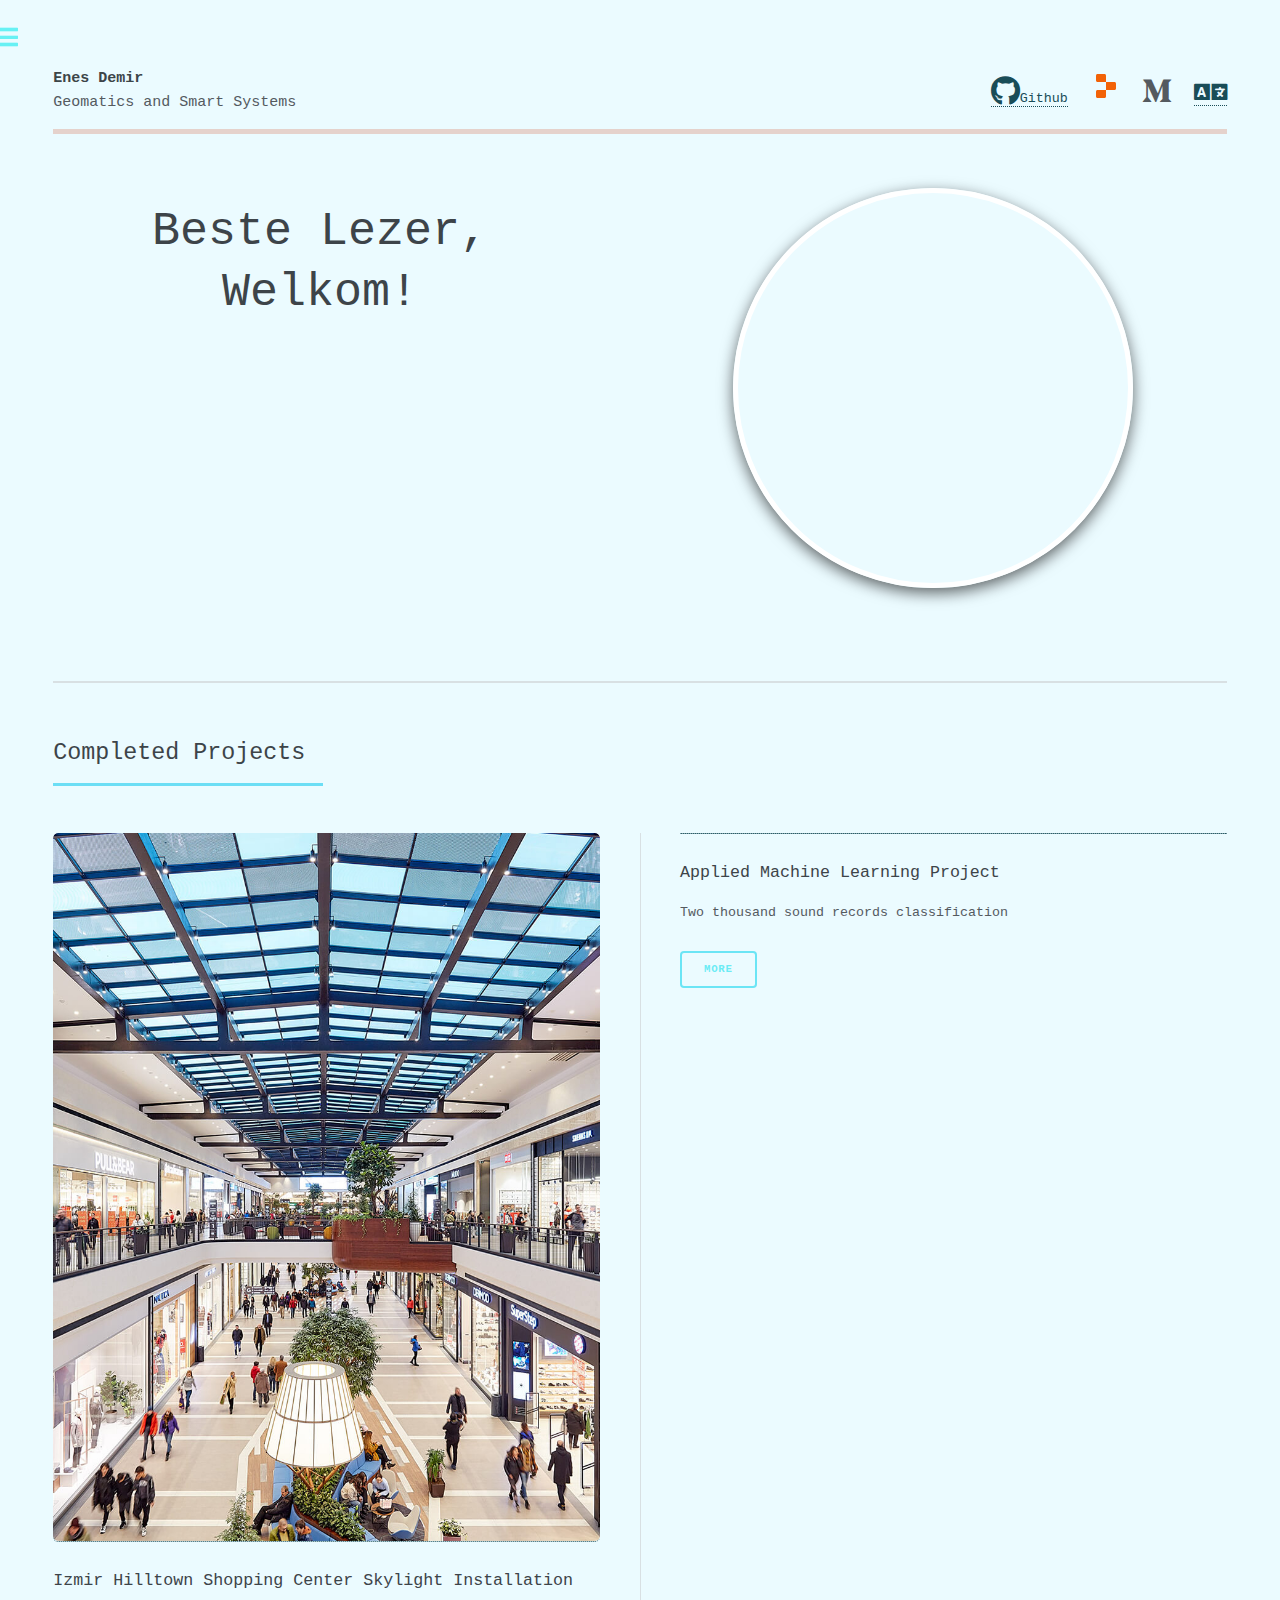
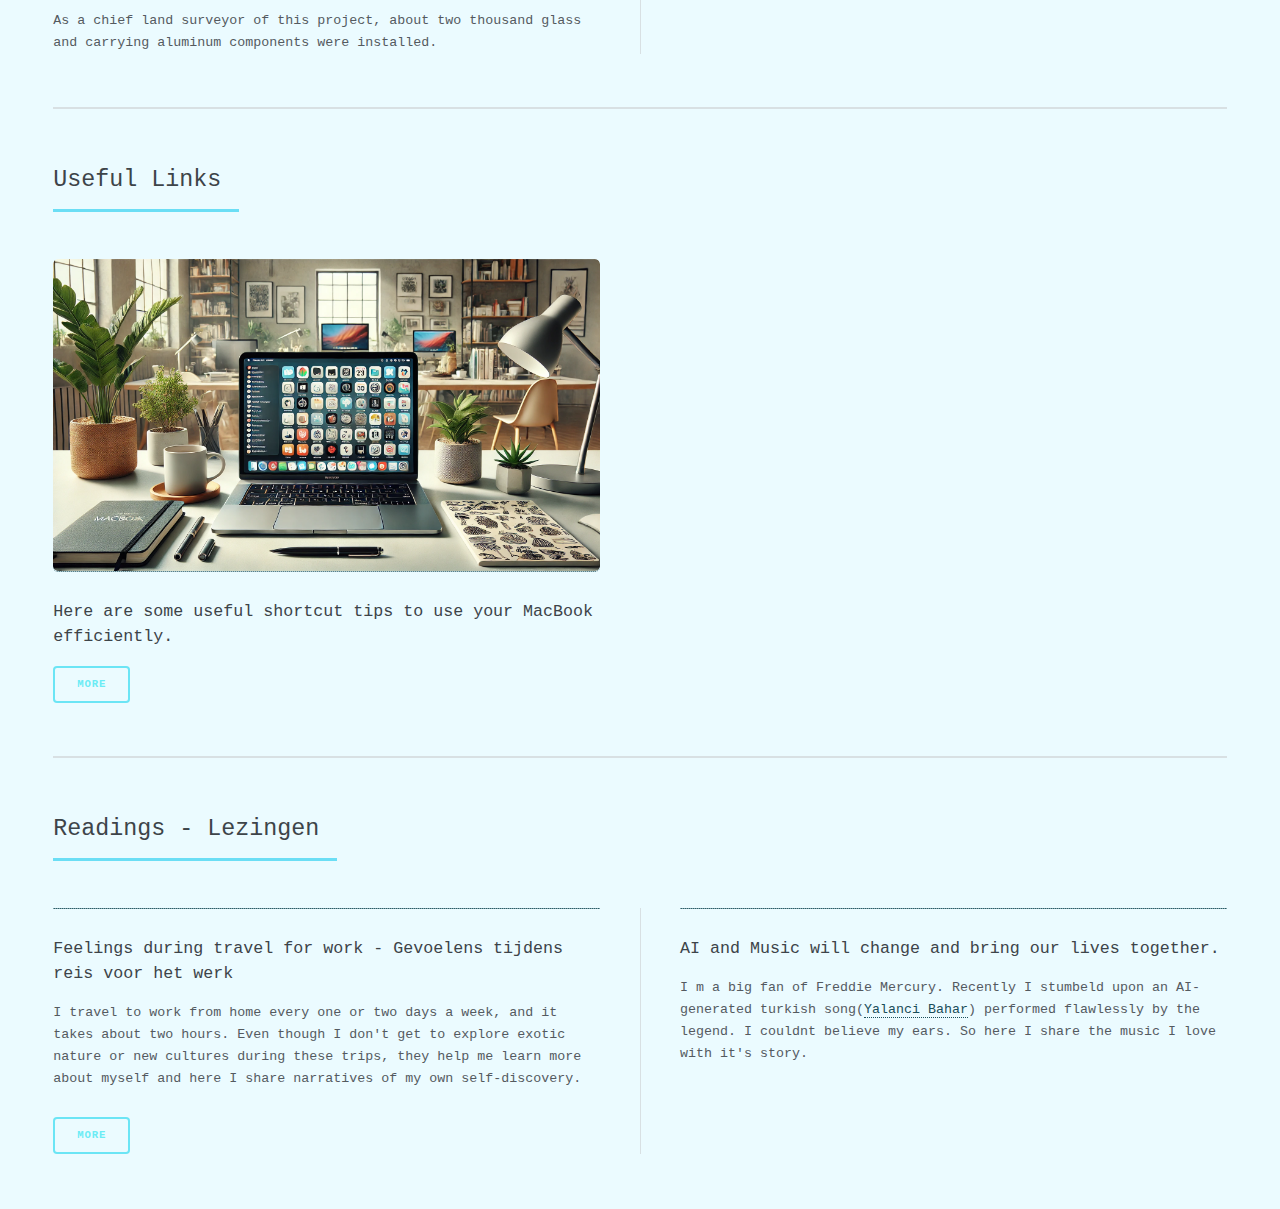
==== commit 547847ae: "love" ====
--- a/index.html
+++ b/index.html
@@ -1,9 +1,5 @@
 <!DOCTYPE HTML>
-<!--
-	Editorial by HTML5 UP
-	html5up.net | @ajlkn
-	Free for personal and commercial use under the CCA 3.0 license (html5up.net/license)
--->
+
 <html>
 
 <head>
@@ -33,7 +29,7 @@
         <!-- Header -->
         <header id="header">
           <!--tag-->
-          <a href="Main/index.html" class="logo"><strong>Enes Demir</strong> <br /> Geomatics and Smart Systems</a>
+          <a href="index.html" class="logo"><strong>Enes Demir</strong> <br /> Geomatics and Smart Systems</a>
           <ul class="icons">
             <li><a href="https://github.com/medemir?tab=repositories"><span
                   class="icon brands fa-github">Github</span></a></li>
@@ -52,6 +48,7 @@
                 <span class="label">Replit</span></a></li>
             <li><a href="https://medium.com/@enesdemirpersonal" class="icon brands fa-medium-m"><span
                   class="label">Medium</span></a></li>
+            <li><a href="index _dutch.html" class="fa fa-language fa-2x"></a></li>
           </ul>
           <script data-name="BMC-Widget" data-cfasync="false"
             src="https://cdnjs.buymeacoffee.com/1.0.0/widget.prod.min.js" data-id="enesdemir"
@@ -97,7 +94,8 @@
           </header>
           <div class="posts">
             <article>
-              <a href="#" class="image"><img src="images/roof.jpg" alt="" /></a>
+              <!-- <div class="col-4"><span class="image fit"><img src="images/pic01.jpg" alt="" /></span></div> -->
+              <a href="#" class="image fit"><img src="images/roof.jpg" alt="" /></a>
               <h3>Izmir Hilltown Shopping Center Skylight Installation</h3>
               <p>As a chief land surveyor of this project, about two thousand glass and carrying aluminum components
                 were installed.</p>
@@ -113,17 +111,25 @@
                 <li><a href="machine_learning.html" class="button">More</a></li>
               </ul>
             </article>
-            <!--             <article>
-              <a href="#" class="image"><img src="images/learningmachine.jpg" alt="" /></a>
-              <h3>Applied Machine Learning Project</h3>
-              <p> Two thousand sound records classification</p>
-            
-                        <<ul class="actions">
-                <li><a href="#" class="button">More</a></li>
-              </ul>
-            </article> -->
+
           </div>
         </section>
+                <section>
+                  <header class="major">
+                    <h2>Useful Links</h2>
+                  </header>
+                  <div class="posts">
+                    <article>
+                      <a href="usemacefficiently.html" class="image"><img src="Görüntü.png" alt="" /></a>
+                      <h3>Here are some useful shortcut tips to use your MacBook efficiently.</h3>
+                      <!-- <p>I travel to work from home every one or two days a week, and it takes about two hours. Even though I
+                        don't get to explore exotic nature or new cultures during these trips, they help me learn more about
+                        myself and here I share narratives of my own self-discovery.</p> -->
+                      <ul class="actions">
+                        <li><a href="usemacefficiently.html" class="button">More</a></li>
+                      </ul>
+                    </article>
+                </section>
         <section>
           <header class="major">
             <h2>Readings - Lezingen</h2>
@@ -149,122 +155,60 @@
                         <li><a href="machine_learning.html" class="button">More</a></li>
                       </ul> -->
             </article>
-            <!--             <article>
-                      <a href="#" class="image"><img src="images/learningmachine.jpg" alt="" /></a>
-                      <h3>Applied Machine Learning Project</h3>
-                      <p> Two thousand sound records classification</p>
-
-                                <<ul class="actions">
-                        <li><a href="#" class="button">More</a></li>
-                      </ul>
-                    </article> -->
+
           </div>
         </section>
       </div>
     </div>
 
-    <!-- Sidebar -->
-
     <div id="sidebar">
       <div class="inner">
 
-        <!-- Search -->
-        <!--         <section id="search" class="alt">
-          <form method="post" action="#">
-            <input type="text" name="query" id="query" placeholder="Search" />
-          </form>
-          <script>
-            const f = document.getElementById('form');
-            const q = document.getElementById('query');
-            const google = 'https://www.google.com/search?q=site%3A+';
-            const site = 'https://medemir.github.io/';
-
-            function submitted(event) {
-              event.preventDefault();
-              const url = google + site + '+' + q.value;
-              const win = window.open(url, '_blank');
-              win.focus();
-            }
-
-            f.addEventListener('submit', submitted);
-          </script>
-        </section> -->
-
-        <!-- Menu -->
+
         <nav id="menu">
           <header class="major">
             <h2>Menu</h2>
           </header>
           <ul>
-            <!--             <li><a href="index.html">Homepage</a></li> -->
-            <!--             <li><a href="generic.html">Generic</a></li> -->
-            <!--             <li><a href="enes.html">Trial Page</a></li> -->
+
             <li>
               <span class="opener">Readings</span>
               <ul>
                 <li><a href="geoai.html">My Notes from GeoAI Paper</a></li>
+
+
+              </ul>
+            </li>
+            <li>
+              <span class="opener">Software</span>
+              <ul>
+                <li><a href="openroads.html">Openroads Designer</a></li>
+
+              </ul>
+            </li>
+            <li>
+              <span class="opener">About My Skills</span>
+              <ul>
+                <li><a href="generic.html">Portfolio</a></li>
+
+                <li><a href="mygoals.html">My Goals</a></li>
+
+
+              </ul>
+
+            </li>
+
+            <li>
+              <span class="opener">Recommended Videos</span>
+              <ul>
+                <li><a href="https://www.youtube.com/watch?v=X8FGbZdJ7HU">1. Meeting with students by Yann LeCun and
+                    Demis Hassabis</a></li>
 
                 <!--                 <li><a href="#">Goals</a></li>
                 <li><a href="#">Math Projects</a></li>
                 <li><a href="#">Creativity</a></li> -->
               </ul>
             </li>
-            <li>
-              <span class="opener">Software</span>
-              <ul>
-                <li><a href="openroads.html">Openroads Designer</a></li>
-                <!-- 
-                                <li><a href="#">Goals</a></li>
-                <li><a href="#">Math Projects</a></li>
-                <li><a href="#">Creativity</a></li> -->
-              </ul>
-            </li>
-            <li>
-              <span class="opener">About My Skills</span>
-              <ul>
-                <li><a href="generic.html">Portfolio</a></li>
-
-                <li><a href="mygoals.html">My Goals</a></li>
-
-                <!--                 <li><a href="#">Goals</a></li>
-                <li><a href="#">Math Projects</a></li>
-                <li><a href="#">Creativity</a></li> -->
-
-              </ul>
-
-              <!--                 <li><a href="#">Goals</a></li>
-                <li><a href="#">Math Projects</a></li>
-                <li><a href="#">Creativity</a></li> -->
-
-            </li>
-
-            <li>
-              <span class="opener">Recommended Videos</span>
-              <ul>
-                <li><a href="https://www.youtube.com/watch?v=X8FGbZdJ7HU">1. Meeting with students by Yann LeCun and
-                    Demis Hassabis</a></li>
-
-                <!--                 <li><a href="#">Goals</a></li>
-                <li><a href="#">Math Projects</a></li>
-                <li><a href="#">Creativity</a></li> -->
-              </ul>
-            </li>
-
-            <!--             <li><a href="#">Experience</a></li>
-            <li><a href="#">Education</a></li>
-            <li>
-              <span class="opener">Completed MSc Smart Systems Projects</span>
-              <ul>
-                <li><a href="#">2000 sounds classification</a></li>
-                <li><a href="#">Indoor Navigation</a></li>
-                <li><a href="#">Elderly People Tracking with Sensors</a></li>
-                <li><a href="#">Smart Traffic Control System</a></li>
-                <li><a href="#">ESKA smart cartboard project</a></li>
-              </ul>
-            </li> -->
-            <!--             <li><a href="#">Who I'm?</a></li>
-            <li><a href="#">Why I love science?</a></li>
-            <li><a href="#">Why I published this website?</a></li> -->
           </ul>
         </nav>
 
@@ -278,19 +222,6 @@
               <a href="https://medemir.github.io/geoai.html#:~:text=and%20geomatics%20data%3F-,What%20is%20Geomatics%3F,-Geomatics%20is%20a"
                 class="image"><img src="images/thisisengineering-raeng-mWc8xsxFCLc-unsplash.jpg" alt="" /></a>
               <p>What is Geomatics Engineering?</p>
-              <!-- </article>
-                                 <article> -->
-              <!-- <a href="#" class="image"><img src="images/pic08.jpg" alt="" /></a>
-                      <p>Aenean ornare velit lacus, ac varius enim lorem ullamcorper dolore aliquam.</p>
-                    </article>
-                    <article>
-                      <a href="#" class="image"><img src="images/pic09.jpg" alt="" /></a>
-                      <p>Aenean ornare velit lacus, ac varius enim lorem ullamcorper dolore aliquam.</p>
-                    </article>
-                  </div>
-                  <ul class="actions">
-                    <li><a href="#" class="button">More</a></li>
-                  </ul> -->
         </section>
 
         <!-- Section -->
--- a/assets/css/main.css
+++ b/assets/css/main.css
@@ -1199,7 +1199,7 @@
     text-rendering: auto;
     line-height: 1;
     text-transform: none !important;
-    font-family: 'Font Awesome 5 Free';
+    font-family: 'Font Awesome 5 Free','Font Awesome 4';
     font-weight: 500; }
   .icon > .label {
     display: none; }
@@ -1208,12 +1208,12 @@
   .icon.solid:before {
     font-weight: 900; }
   .icon.brands:before {
-    font-family: 'Font Awesome 5 Brands'; }
+    font-family: 'Font Awesome 4','Font Awesome 5 Brands'; }
 
 /* Image */
 .image {
   border-radius: 0.375em;
-  border: 0;
+  border: 1;
   display: inline-block;
   position: relative; }
   .image img {
@@ -1239,6 +1239,7 @@
       width: 75%; }
   .image.main {
     display: block;
+    
     margin: 0 0 3em 0;
     width: 75%; }
     .image.main img {
@@ -1911,7 +1912,7 @@
     right: 0;
     text-align: center;
     top: 0;
-    width: 2em; }
+    width: 0em; }
   #search form input[type="text"] {
     padding-right: 2.75em; }
 
@@ -2048,13 +2049,13 @@
           font-size: 1.5rem;
           margin-left: -0.4375em; }
       body.is-preload #sidebar {
-        display: none; } }
+        display: block; } }
   @media screen and (max-width: 736px) {
     #sidebar .toggle {
       text-indent: 7.25em;
       width: 7.25em; }
       #sidebar .toggle:before {
-        color: #24b8cc;
+        color: #0c5f6a;
         margin-left: -0.0625em;
         margin-top: -0.25em;
         font-size: 1.1rem;
@@ -2187,7 +2188,7 @@
 
 /* Footer */
 #footer .copyright {
-  color: #d7e2ea;
+  color: #184363;
   font-size: 0.9em; }
   #footer .copyright a {
     color: inherit; }
@@ -2214,7 +2215,7 @@
     font-size: 0.9em;
     padding: 0.625em 0; }
     #menu ul a:hover, #menu ul span:hover {
-      color: #6be5f5; }
+      color: #104a51; }
     #menu ul a.opener, #menu ul span.opener {
       -moz-transition: color 0.2s ease-in-out;
       -webkit-transition: color 0.2s ease-in-out;
@@ -2239,12 +2240,12 @@
         -webkit-transition: color 0.2s ease-in-out, -webkit-transform 0.2s ease-in-out;
         -ms-transition: color 0.2s ease-in-out, -ms-transform 0.2s ease-in-out;
         transition: color 0.2s ease-in-out, transform 0.2s ease-in-out;
-        color: #cfe3f2;
+        color: #08416d;
         content: '\f078';
         position: absolute;
         right: 0; }
       #menu ul a.opener:hover:before, #menu ul span.opener:hover:before {
-        color: #6bdef5; }
+        color: #125e6d; }
       #menu ul a.opener.active + ul, #menu ul span.opener.active + ul {
         display: block; }
       #menu ul a.opener.active:before, #menu ul span.opener.active:before {
@@ -2258,7 +2259,7 @@
   margin: 0.5em 0 0 0;
   padding: 0.5em 0 0 0; }
   #menu > ul > li > ul {
-    color: #d8e4ee;
+    color: #174469;
     display: none;
     margin: 0.5em 0 1.5em 0;
     padding-left: 1em; }
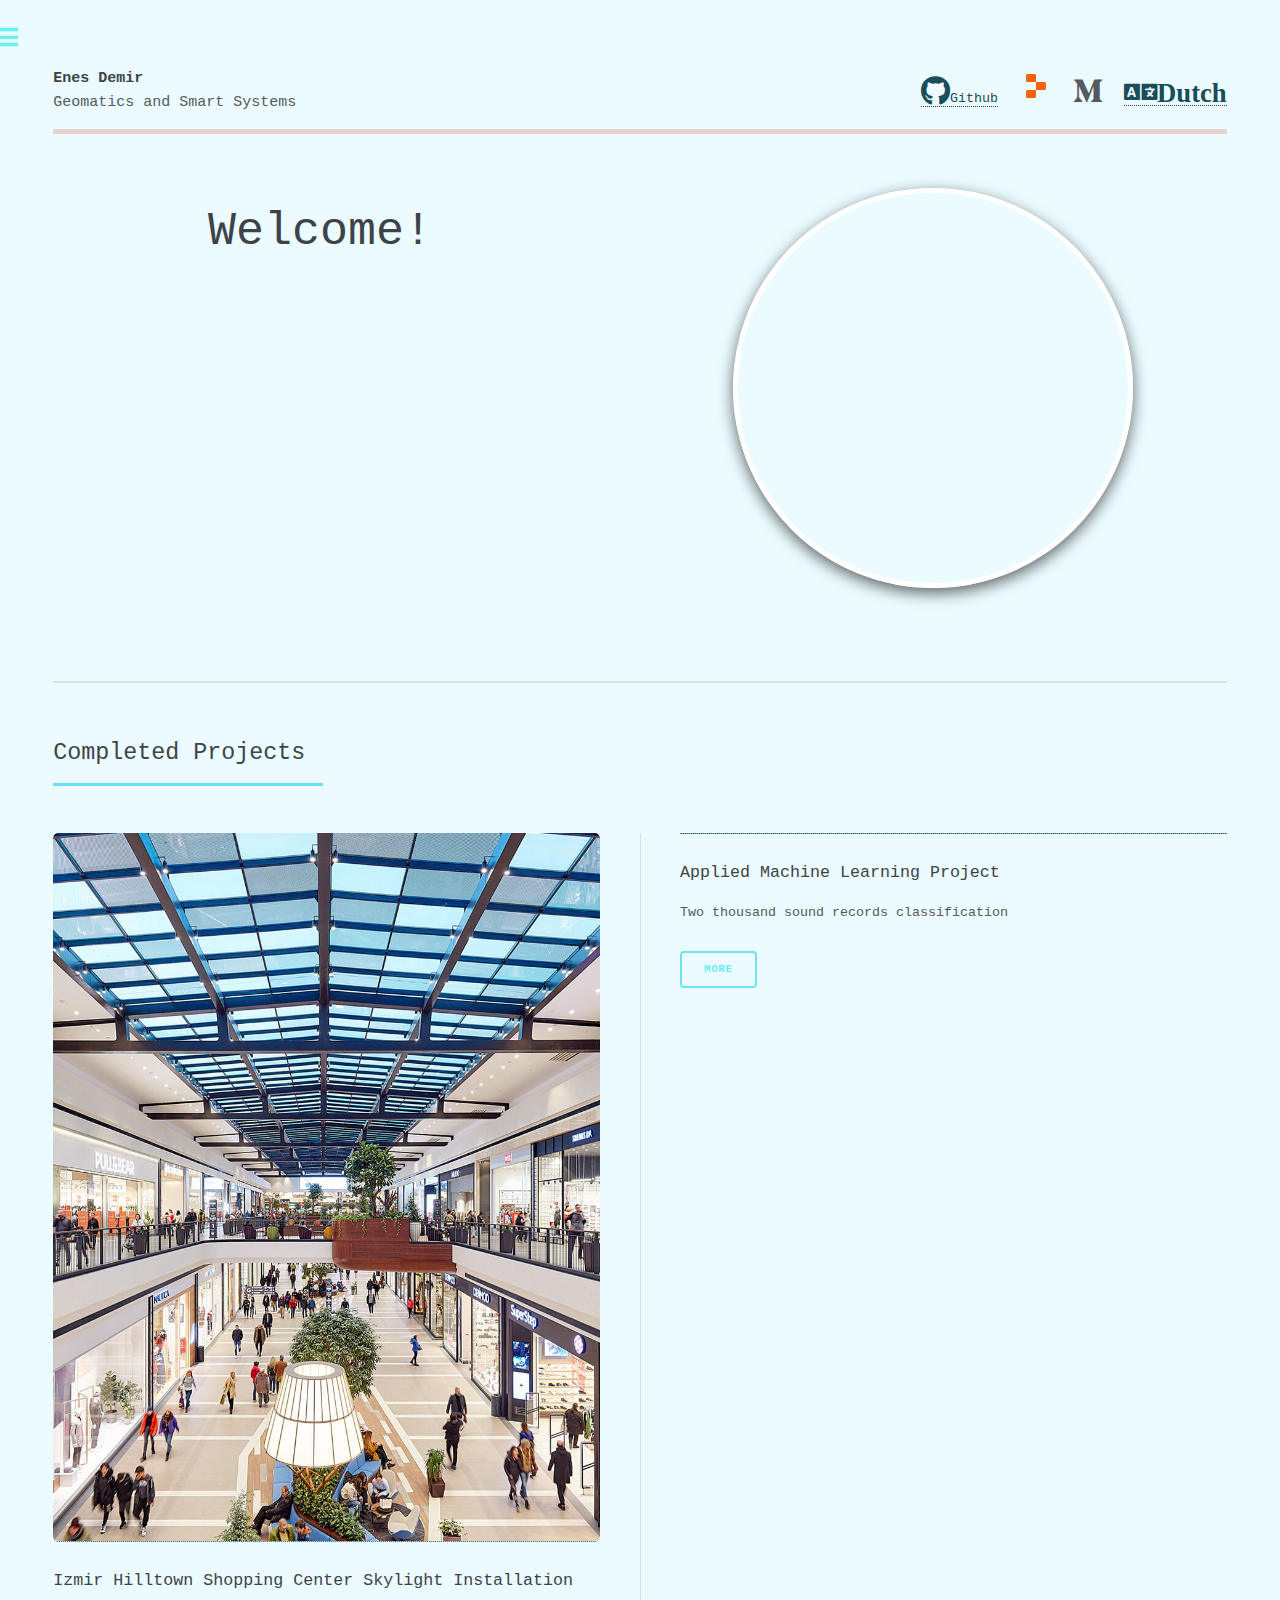
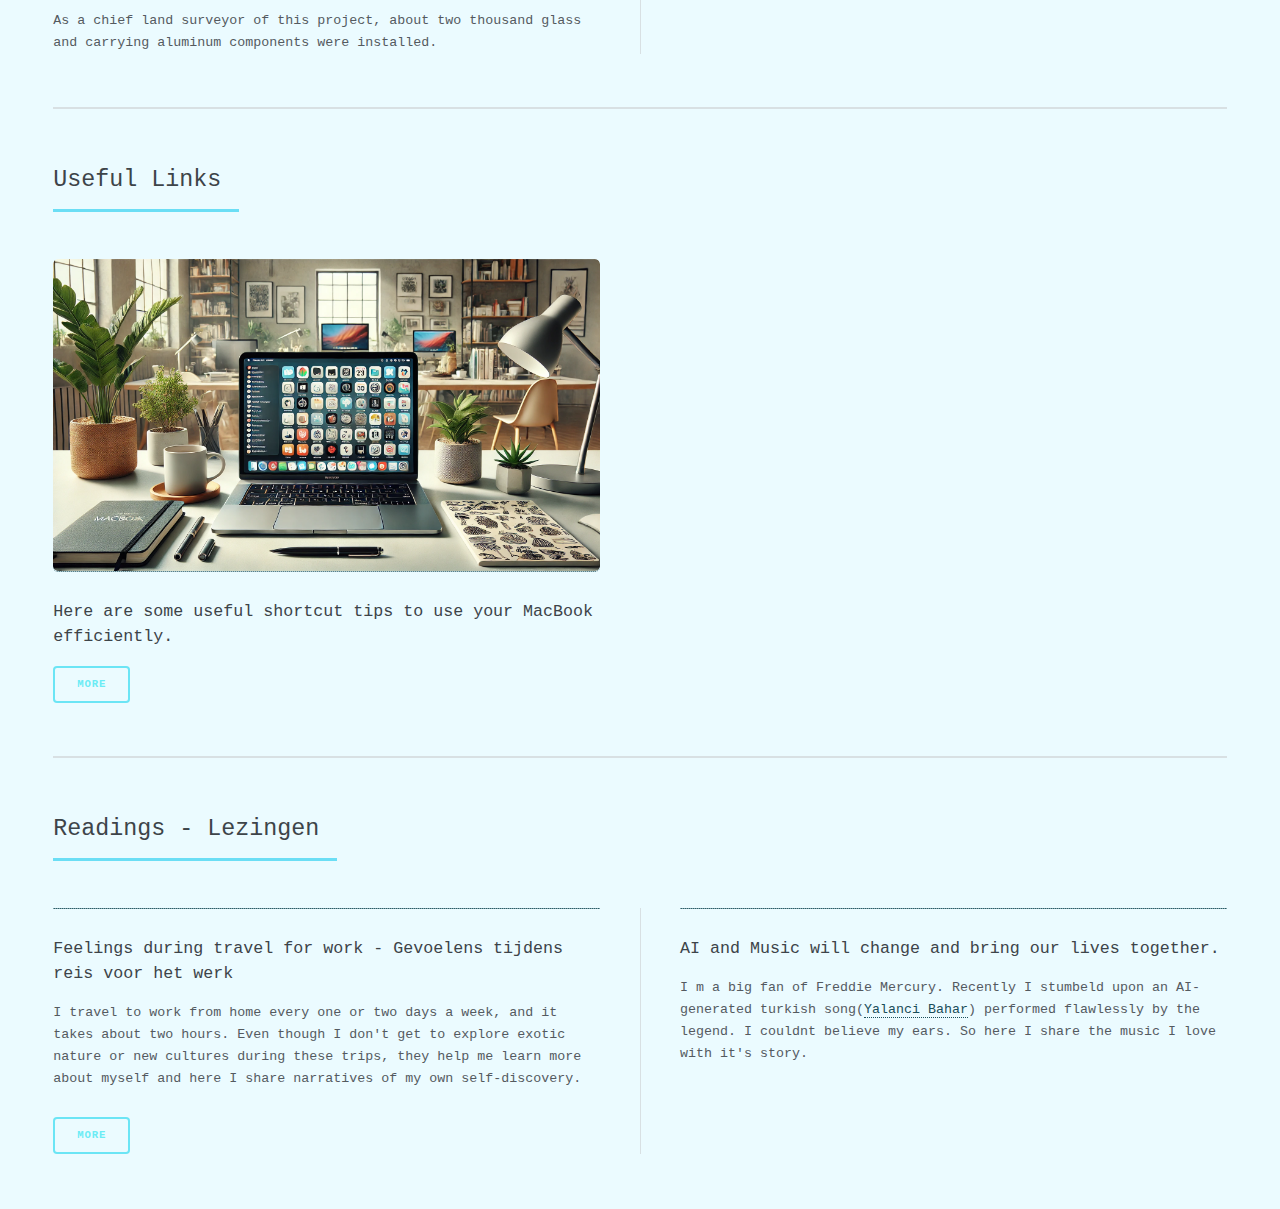
==== commit 39e28f95: "last commits" ====
--- a/index.html
+++ b/index.html
@@ -48,7 +48,7 @@
                 <span class="label">Replit</span></a></li>
             <li><a href="https://medium.com/@enesdemirpersonal" class="icon brands fa-medium-m"><span
                   class="label">Medium</span></a></li>
-            <li><a href="index _dutch.html" class="fa fa-language fa-2x"></a></li>
+            <li><a href="index _dutch.html" class="fa fa-language fa-2x">Dutch</a></li>
           </ul>
           <script data-name="BMC-Widget" data-cfasync="false"
             src="https://cdnjs.buymeacoffee.com/1.0.0/widget.prod.min.js" data-id="enesdemir"
@@ -60,8 +60,8 @@
         <section id="banner">
           <div class="content">
             <header>
-              <h1>Beste Lezer,<br />
-                Welkom!</h1>
+              <h1>
+                     Welcome!</h1>
               <p></p>
             </header>
 
@@ -76,7 +76,7 @@
                 <a href="https://medemir.github.io/">
                   <img class="contain"
                     src="https://images.unsplash.com/photo-1589519160142-7d1a51b43eaf?q=80&w=2071&auto=format&fit=crop&ixlib=rb-4.0.3&ixid=M3wxMjA3fDB8MHxwaG90by1wYWdlfHx8fGVufDB8fHx8fA%3D%3D"
-                    alt="Enes" style="width:400px;height:450px" />
+                    alt="Enes" style="width:400px;height:300px" />
                 </a>
               </div>
               <div class="content">
